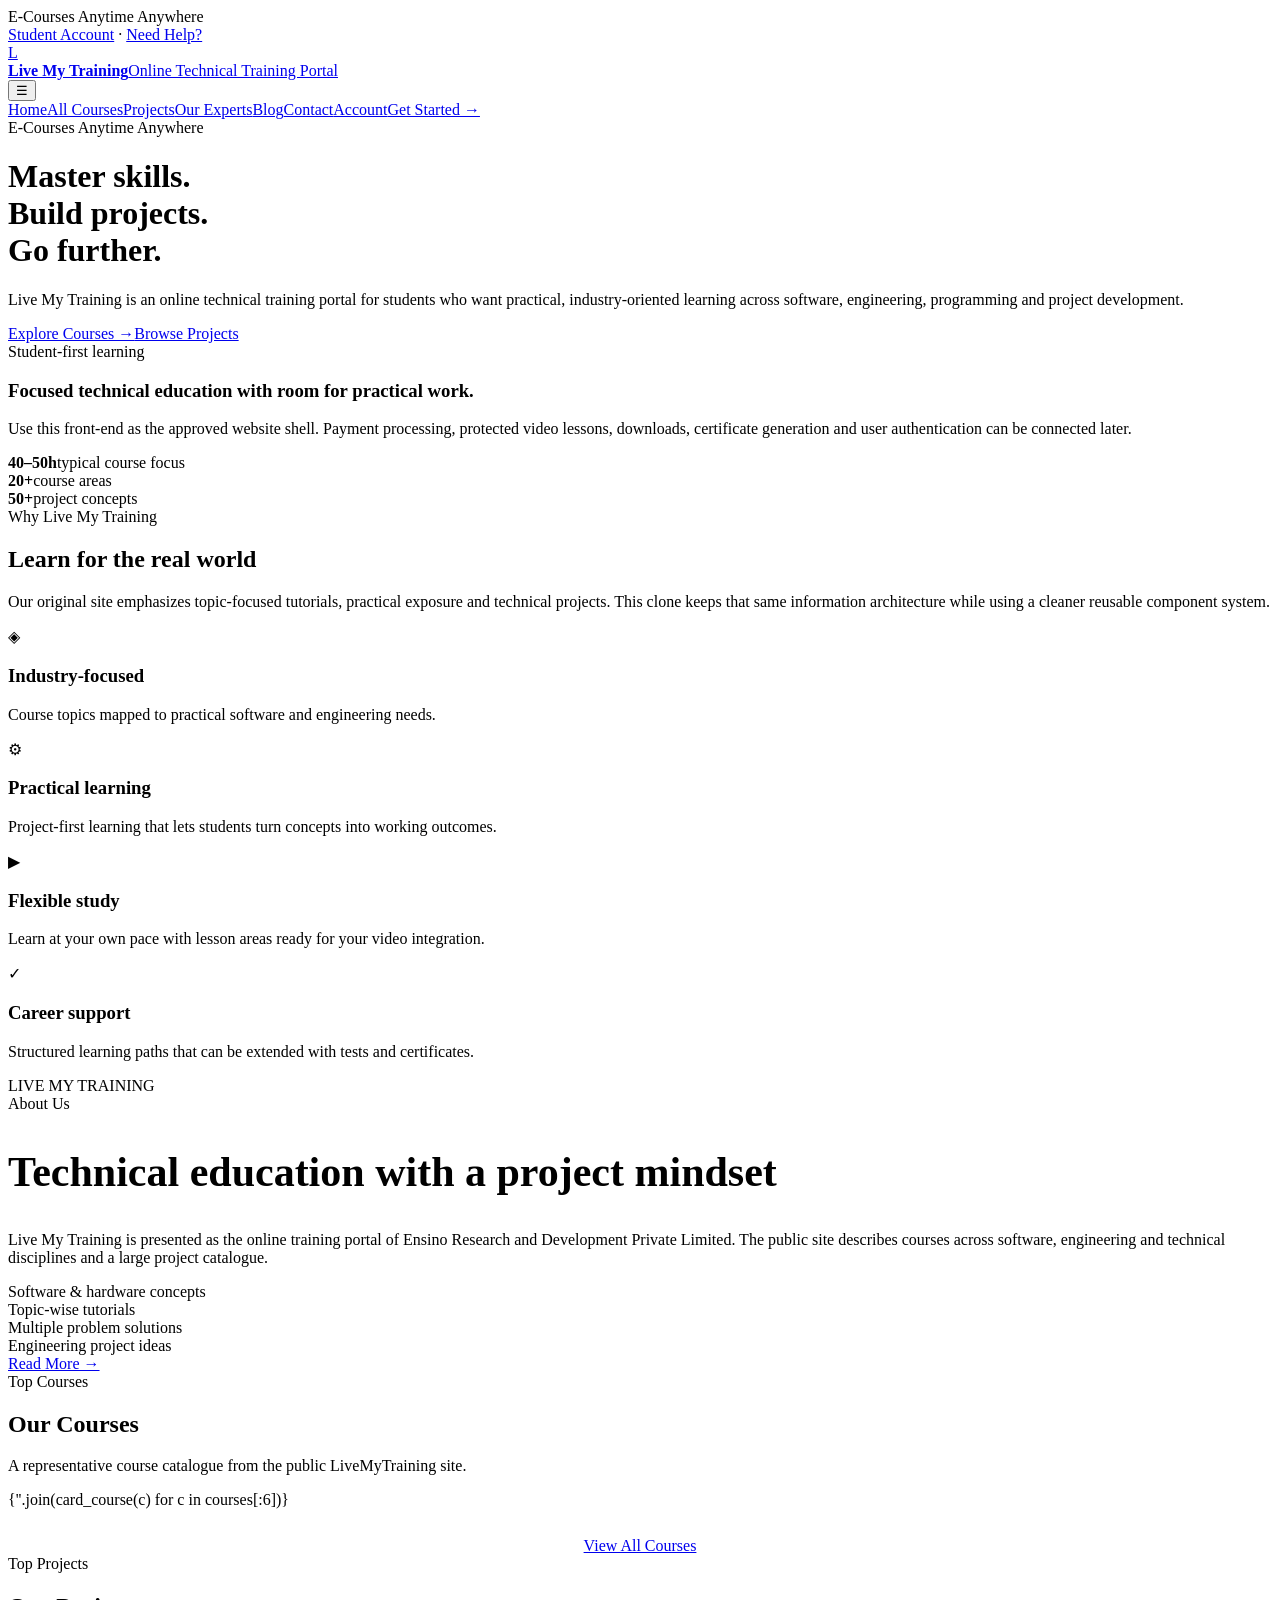
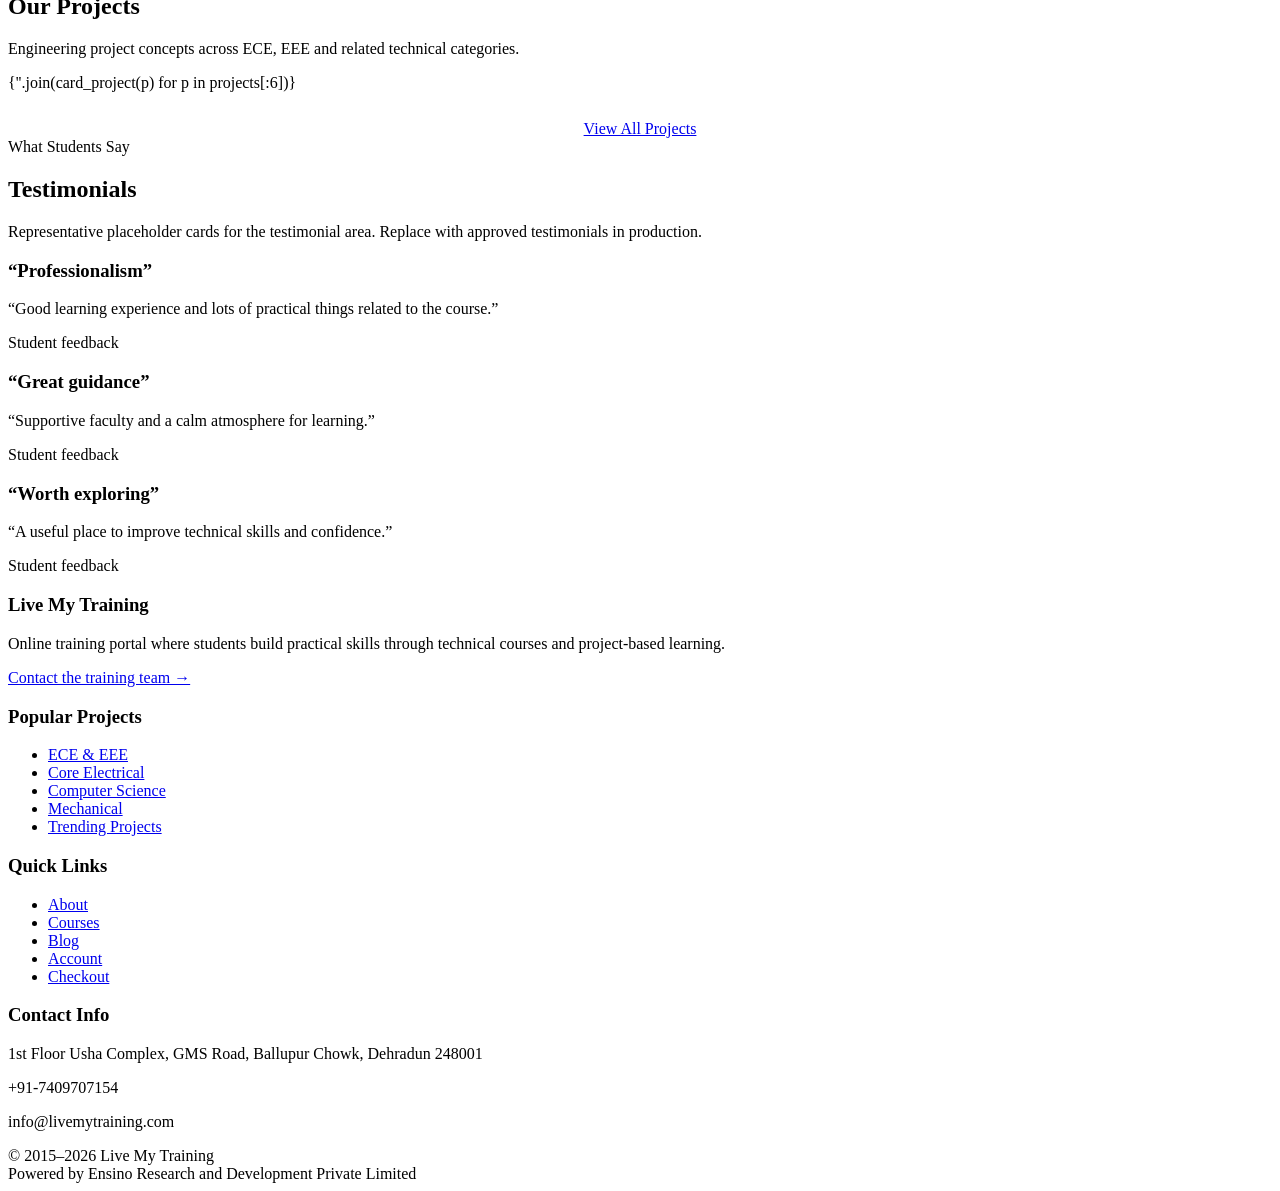
==== index.html @ 03349933 "HNN" ====
<!doctype html><html lang="en"><head><meta charset="utf-8"><meta name="viewport" content="width=device-width,initial-scale=1"><meta name="description" content="Live My Training — technical courses, engineering projects and online training."><title>Home · Live My Training</title><link rel="stylesheet" href="assets/style.css"></head><body><div class="topbar"><div class="container inner"><div>E-Courses Anytime Anywhere</div><div><a href="account.html">Student Account</a> · <a href="contact.html">Need Help?</a></div></div></div><nav class="navbar"><div class="container nav-inner"><a class="brand" href="index.html"><div class="brand-mark">L</div><div><strong>Live My Training</strong><span>Online Technical Training Portal</span></div></a><button class="menu" aria-label="Open navigation">☰</button><div class="nav-links"><a href="index.html">Home</a><a href="courses.html">All Courses</a><a href="projects.html">Projects</a><a href="experts.html">Our Experts</a><a href="blog.html">Blog</a><a href="contact.html">Contact</a><a href="account.html">Account</a><a class="nav-cta" href="courses.html">Get Started →</a></div></div></nav><header class="hero"><div class="container hero-grid"><div><div class="eyebrow">E-Courses Anytime Anywhere</div><h1>Master skills.<br>Build projects.<br>Go further.</h1><p>Live My Training is an online technical training portal for students who want practical, industry-oriented learning across software, engineering, programming and project development.</p><div class="hero-actions"><a class="btn btn-primary" href="courses.html">Explore Courses →</a><a class="btn btn-light" href="projects.html">Browse Projects</a></div></div><div class="hero-card"><div class="eyebrow">Student-first learning</div><h3>Focused technical education with room for practical work.</h3><p>Use this front-end as the approved website shell. Payment processing, protected video lessons, downloads, certificate generation and user authentication can be connected later.</p><div class="stats"><div class="stat"><strong>40–50h</strong><span>typical course focus</span></div><div class="stat"><strong>20+</strong><span>course areas</span></div><div class="stat"><strong>50+</strong><span>project concepts</span></div></div></div></div></header>
<section class="section"><div class="container"><div class="section-head"><div class="section-kicker">Why Live My Training</div><h2>Learn for the real world</h2><p>Our original site emphasizes topic-focused tutorials, practical exposure and technical projects. This clone keeps that same information architecture while using a cleaner reusable component system.</p></div><div class="icon-grid"><div class="icon-card"><div class="icon">◈</div><h3>Industry-focused</h3><p>Course topics mapped to practical software and engineering needs.</p></div><div class="icon-card"><div class="icon">⚙</div><h3>Practical learning</h3><p>Project-first learning that lets students turn concepts into working outcomes.</p></div><div class="icon-card"><div class="icon">▶</div><h3>Flexible study</h3><p>Learn at your own pace with lesson areas ready for your video integration.</p></div><div class="icon-card"><div class="icon">✓</div><h3>Career support</h3><p>Structured learning paths that can be extended with tests and certificates.</p></div></div></div></section>
<section class="section soft"><div class="container split"><div class="image-box"><div class="center">LIVE MY TRAINING</div></div><div><div class="section-kicker">About Us</div><h2 style="font:800 42px Nunito;color:var(--ink)">Technical education with a project mindset</h2><p>Live My Training is presented as the online training portal of Ensino Research and Development Private Limited. The public site describes courses across software, engineering and technical disciplines and a large project catalogue.</p><div class="checklist"><div class="check">Software & hardware concepts</div><div class="check">Topic-wise tutorials</div><div class="check">Multiple problem solutions</div><div class="check">Engineering project ideas</div></div><a class="btn btn-primary" href="about.html">Read More →</a></div></div></section>
<section class="section"><div class="container"><div class="section-head"><div class="section-kicker">Top Courses</div><h2>Our Courses</h2><p>A representative course catalogue from the public LiveMyTraining site.</p></div><div class="cards">{''.join(card_course(c) for c in courses[:6])}</div><div style="text-align:center;margin-top:28px"><a class="btn btn-outline" href="courses.html">View All Courses</a></div></div></section>
<section class="section soft"><div class="container"><div class="section-head"><div class="section-kicker">Top Projects</div><h2>Our Projects</h2><p>Engineering project concepts across ECE, EEE and related technical categories.</p></div><div class="cards">{''.join(card_project(p) for p in projects[:6])}</div><div style="text-align:center;margin-top:28px"><a class="btn btn-outline" href="projects.html">View All Projects</a></div></div></section>
<section class="section"><div class="container"><div class="section-head"><div class="section-kicker">What Students Say</div><h2>Testimonials</h2><p>Representative placeholder cards for the testimonial area. Replace with approved testimonials in production.</p></div><div class="cards"><div class="card"><div class="card-body"><h3>“Professionalism”</h3><p>“Good learning experience and lots of practical things related to the course.”</p><span class="pill">Student feedback</span></div></div><div class="card"><div class="card-body"><h3>“Great guidance”</h3><p>“Supportive faculty and a calm atmosphere for learning.”</p><span class="pill">Student feedback</span></div></div><div class="card"><div class="card-body"><h3>“Worth exploring”</h3><p>“A useful place to improve technical skills and confidence.”</p><span class="pill">Student feedback</span></div></div></div></div></section><footer class="footer"><div class="container footer-grid"><div><h3>Live My Training</h3><p>Online training portal where students build practical skills through technical courses and project-based learning.</p><p><a href="contact.html">Contact the training team →</a></p></div><div><h3>Popular Projects</h3><ul><li><a href="projects.html?cat=ECE%20%26%20EEE">ECE & EEE</a></li><li><a href="projects.html?cat=Core%20Electrical">Core Electrical</a></li><li><a href="projects.html?cat=Computer%20Science">Computer Science</a></li><li><a href="projects.html?cat=Mechanical">Mechanical</a></li><li><a href="projects.html?cat=Trending%20Projects">Trending Projects</a></li></ul></div><div><h3>Quick Links</h3><ul><li><a href="about.html">About</a></li><li><a href="courses.html">Courses</a></li><li><a href="blog.html">Blog</a></li><li><a href="account.html">Account</a></li><li><a href="checkout.html">Checkout</a></li></ul></div><div><h3>Contact Info</h3><p>1st Floor Usha Complex, GMS Road, Ballupur Chowk, Dehradun 248001</p><p>+91-7409707154</p><p>info@livemytraining.com</p></div></div><div class="container footer-bottom"><div>© 2015–2026 Live My Training</div><div>Powered by Ensino Research and Development Private Limited</div></div></footer><script src="assets/app.js"></script></body></html>
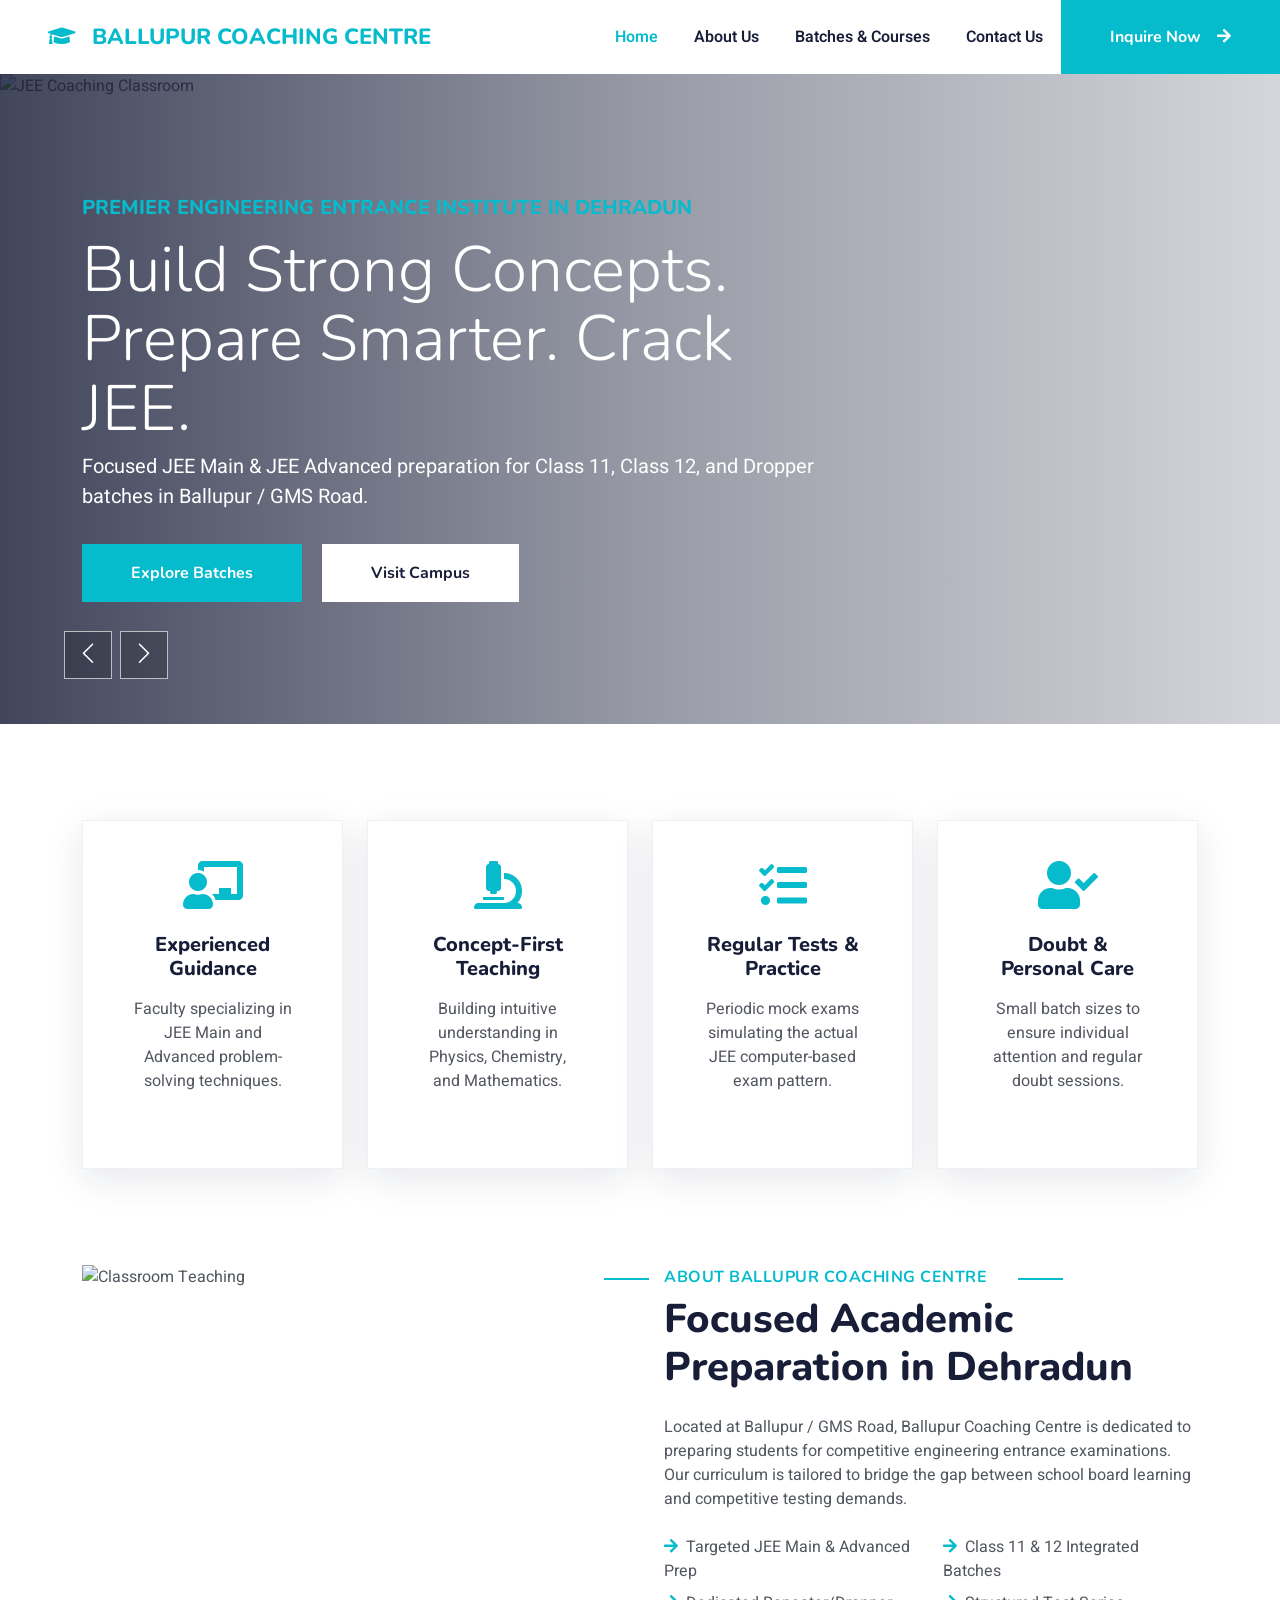
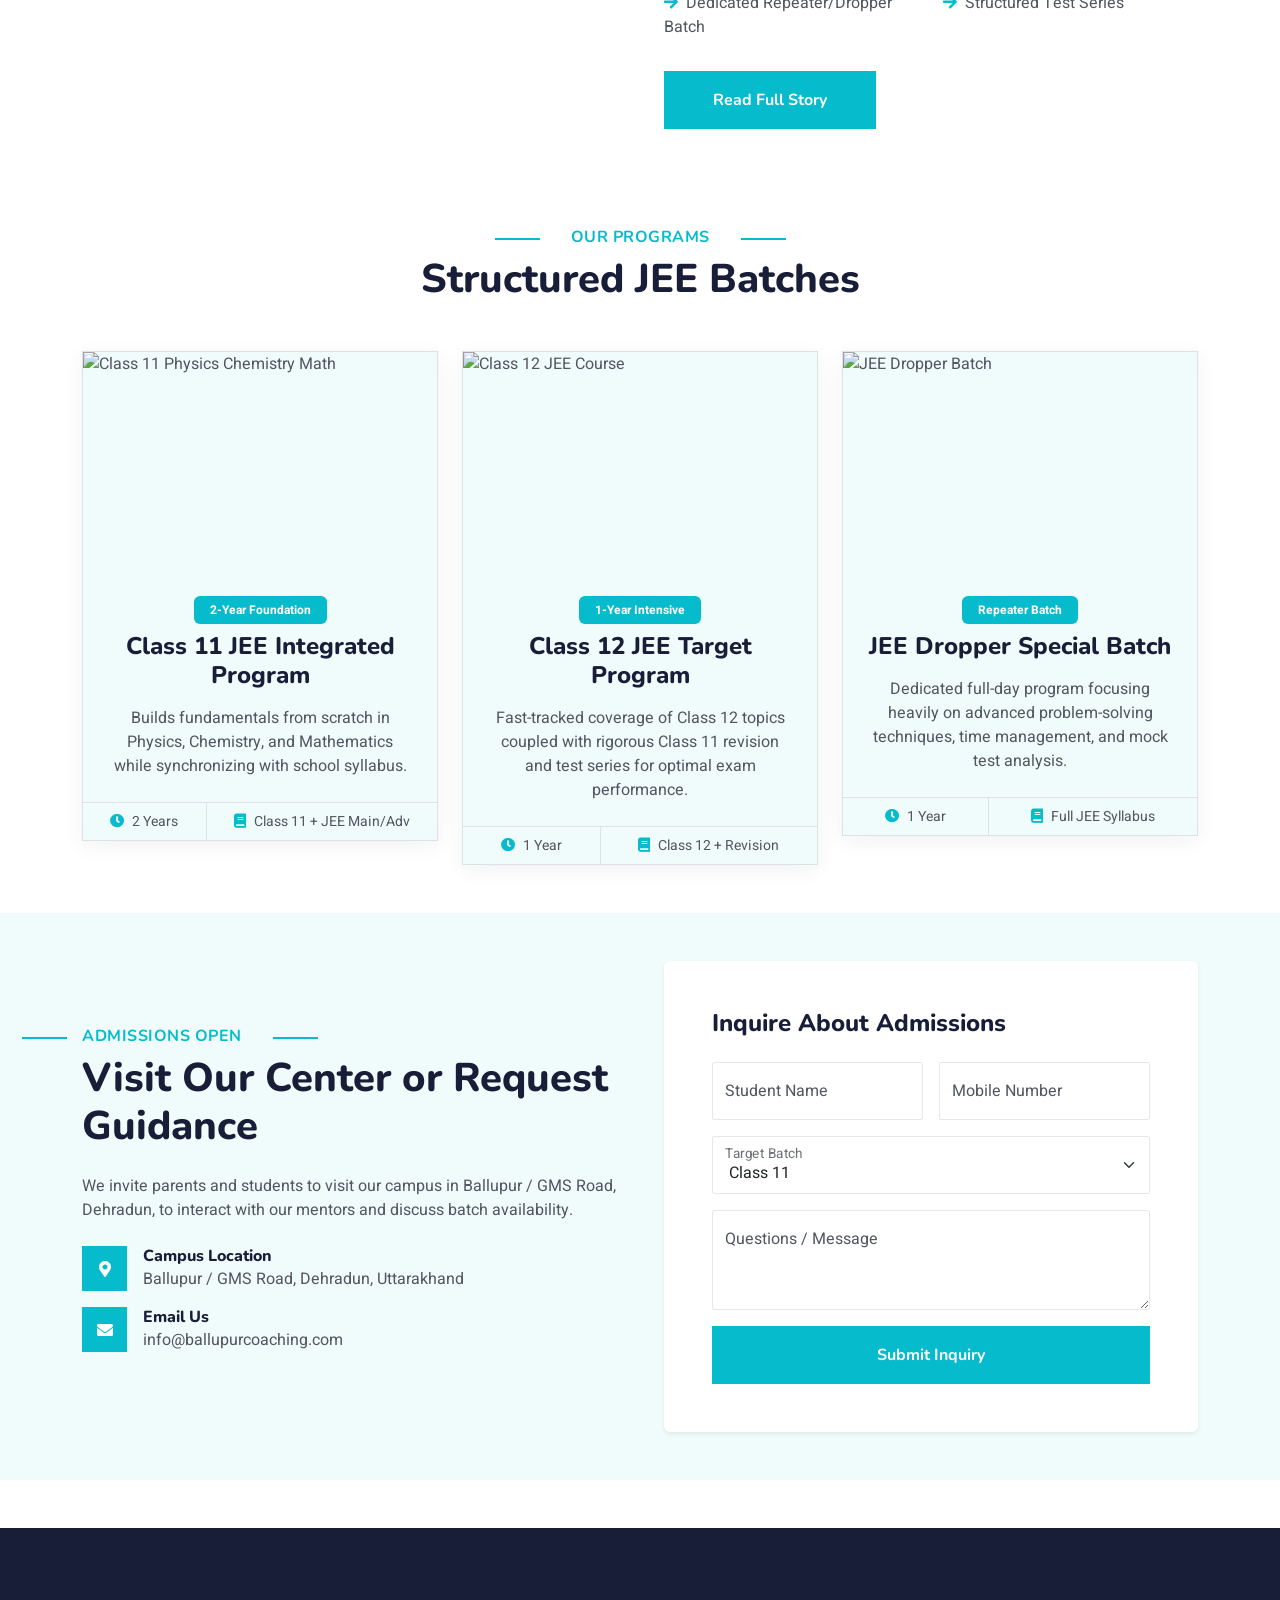
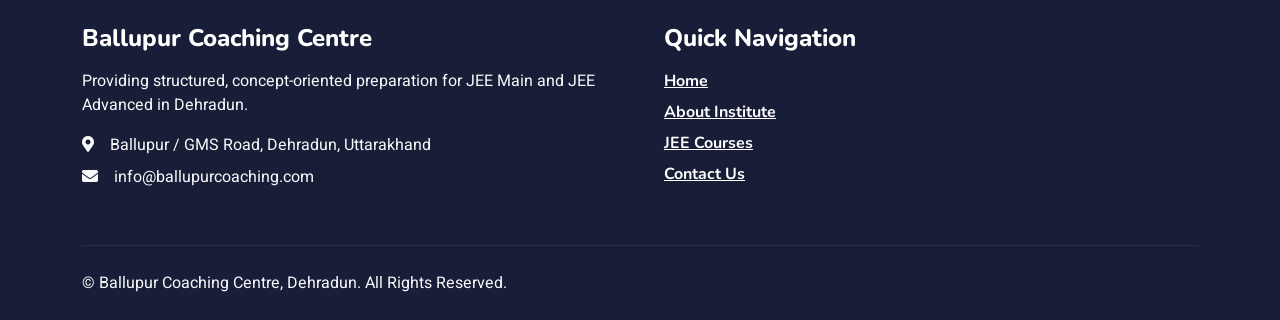
==== commit 6712a81c: "HLL" ====
--- a/index.html
+++ b/index.html
@@ -1,6 +1,361 @@
-<!doctype html><html lang="en"><head><meta charset="utf-8"><meta name="viewport" content="width=device-width,initial-scale=1"><meta name="description" content="Live My Training — technical courses, engineering projects and online training."><title>Home · Live My Training</title><link rel="stylesheet" href="assets/style.css"></head><body><div class="topbar"><div class="container inner"><div>E-Courses Anytime Anywhere</div><div><a href="account.html">Student Account</a> · <a href="contact.html">Need Help?</a></div></div></div><nav class="navbar"><div class="container nav-inner"><a class="brand" href="index.html"><div class="brand-mark">L</div><div><strong>Live My Training</strong><span>Online Technical Training Portal</span></div></a><button class="menu" aria-label="Open navigation">☰</button><div class="nav-links"><a href="index.html">Home</a><a href="courses.html">All Courses</a><a href="projects.html">Projects</a><a href="experts.html">Our Experts</a><a href="blog.html">Blog</a><a href="contact.html">Contact</a><a href="account.html">Account</a><a class="nav-cta" href="courses.html">Get Started →</a></div></div></nav><header class="hero"><div class="container hero-grid"><div><div class="eyebrow">E-Courses Anytime Anywhere</div><h1>Master skills.<br>Build projects.<br>Go further.</h1><p>Live My Training is an online technical training portal for students who want practical, industry-oriented learning across software, engineering, programming and project development.</p><div class="hero-actions"><a class="btn btn-primary" href="courses.html">Explore Courses →</a><a class="btn btn-light" href="projects.html">Browse Projects</a></div></div><div class="hero-card"><div class="eyebrow">Student-first learning</div><h3>Focused technical education with room for practical work.</h3><p>Use this front-end as the approved website shell. Payment processing, protected video lessons, downloads, certificate generation and user authentication can be connected later.</p><div class="stats"><div class="stat"><strong>40–50h</strong><span>typical course focus</span></div><div class="stat"><strong>20+</strong><span>course areas</span></div><div class="stat"><strong>50+</strong><span>project concepts</span></div></div></div></div></header>
-<section class="section"><div class="container"><div class="section-head"><div class="section-kicker">Why Live My Training</div><h2>Learn for the real world</h2><p>Our original site emphasizes topic-focused tutorials, practical exposure and technical projects. This clone keeps that same information architecture while using a cleaner reusable component system.</p></div><div class="icon-grid"><div class="icon-card"><div class="icon">◈</div><h3>Industry-focused</h3><p>Course topics mapped to practical software and engineering needs.</p></div><div class="icon-card"><div class="icon">⚙</div><h3>Practical learning</h3><p>Project-first learning that lets students turn concepts into working outcomes.</p></div><div class="icon-card"><div class="icon">▶</div><h3>Flexible study</h3><p>Learn at your own pace with lesson areas ready for your video integration.</p></div><div class="icon-card"><div class="icon">✓</div><h3>Career support</h3><p>Structured learning paths that can be extended with tests and certificates.</p></div></div></div></section>
-<section class="section soft"><div class="container split"><div class="image-box"><div class="center">LIVE MY TRAINING</div></div><div><div class="section-kicker">About Us</div><h2 style="font:800 42px Nunito;color:var(--ink)">Technical education with a project mindset</h2><p>Live My Training is presented as the online training portal of Ensino Research and Development Private Limited. The public site describes courses across software, engineering and technical disciplines and a large project catalogue.</p><div class="checklist"><div class="check">Software & hardware concepts</div><div class="check">Topic-wise tutorials</div><div class="check">Multiple problem solutions</div><div class="check">Engineering project ideas</div></div><a class="btn btn-primary" href="about.html">Read More →</a></div></div></section>
-<section class="section"><div class="container"><div class="section-head"><div class="section-kicker">Top Courses</div><h2>Our Courses</h2><p>A representative course catalogue from the public LiveMyTraining site.</p></div><div class="cards">{''.join(card_course(c) for c in courses[:6])}</div><div style="text-align:center;margin-top:28px"><a class="btn btn-outline" href="courses.html">View All Courses</a></div></div></section>
-<section class="section soft"><div class="container"><div class="section-head"><div class="section-kicker">Top Projects</div><h2>Our Projects</h2><p>Engineering project concepts across ECE, EEE and related technical categories.</p></div><div class="cards">{''.join(card_project(p) for p in projects[:6])}</div><div style="text-align:center;margin-top:28px"><a class="btn btn-outline" href="projects.html">View All Projects</a></div></div></section>
-<section class="section"><div class="container"><div class="section-head"><div class="section-kicker">What Students Say</div><h2>Testimonials</h2><p>Representative placeholder cards for the testimonial area. Replace with approved testimonials in production.</p></div><div class="cards"><div class="card"><div class="card-body"><h3>“Professionalism”</h3><p>“Good learning experience and lots of practical things related to the course.”</p><span class="pill">Student feedback</span></div></div><div class="card"><div class="card-body"><h3>“Great guidance”</h3><p>“Supportive faculty and a calm atmosphere for learning.”</p><span class="pill">Student feedback</span></div></div><div class="card"><div class="card-body"><h3>“Worth exploring”</h3><p>“A useful place to improve technical skills and confidence.”</p><span class="pill">Student feedback</span></div></div></div></div></section><footer class="footer"><div class="container footer-grid"><div><h3>Live My Training</h3><p>Online training portal where students build practical skills through technical courses and project-based learning.</p><p><a href="contact.html">Contact the training team →</a></p></div><div><h3>Popular Projects</h3><ul><li><a href="projects.html?cat=ECE%20%26%20EEE">ECE & EEE</a></li><li><a href="projects.html?cat=Core%20Electrical">Core Electrical</a></li><li><a href="projects.html?cat=Computer%20Science">Computer Science</a></li><li><a href="projects.html?cat=Mechanical">Mechanical</a></li><li><a href="projects.html?cat=Trending%20Projects">Trending Projects</a></li></ul></div><div><h3>Quick Links</h3><ul><li><a href="about.html">About</a></li><li><a href="courses.html">Courses</a></li><li><a href="blog.html">Blog</a></li><li><a href="account.html">Account</a></li><li><a href="checkout.html">Checkout</a></li></ul></div><div><h3>Contact Info</h3><p>1st Floor Usha Complex, GMS Road, Ballupur Chowk, Dehradun 248001</p><p>+91-7409707154</p><p>info@livemytraining.com</p></div></div><div class="container footer-bottom"><div>© 2015–2026 Live My Training</div><div>Powered by Ensino Research and Development Private Limited</div></div></footer><script src="assets/app.js"></script></body></html>+<!DOCTYPE html>
+<html lang="en">
+
+<head>
+    <meta charset="utf-8">
+    <title>Ballupur Coaching Centre - Premium JEE Coaching in Dehradun</title>
+    <meta content="width=device-width, initial-scale=1.0" name="viewport">
+    <meta content="JEE Coaching Dehradun, Ballupur Coaching, JEE Main, JEE Advanced, Physics Chemistry Maths Coaching" name="keywords">
+    <meta content="High-quality, structured JEE preparation with strong conceptual teaching, regular practice, doubt support, and test series in Ballupur / GMS Road, Dehradun." name="description">
+
+    <!-- Favicon -->
+    <link href="img/favicon.svg" rel="icon">
+
+    <!-- Google Web Fonts -->
+    <link rel="preconnect" href="https://fonts.googleapis.com">
+    <link rel="preconnect" href="https://fonts.gstatic.com" crossorigin>
+    <link href="https://fonts.googleapis.com/css2?family=Heebo:wght@400;500;600&family=Nunito:wght@600;700;800&display=swap" rel="stylesheet">
+
+    <!-- Icon Font Stylesheet -->
+    <link href="https://cdnjs.cloudflare.com/ajax/libs/font-awesome/5.10.0/css/all.min.css" rel="stylesheet">
+    <link href="https://cdn.jsdelivr.net/npm/bootstrap-icons@1.4.1/font/bootstrap-icons.css" rel="stylesheet">
+
+    <!-- Libraries Stylesheet -->
+    <link href="https://cdnjs.cloudflare.com/ajax/libs/animate.css/4.1.1/animate.min.css" rel="stylesheet">
+    <link href="https://cdnjs.cloudflare.com/ajax/libs/OwlCarousel2/2.3.4/assets/owl.carousel.min.css" rel="stylesheet">
+    <link href="https://cdnjs.cloudflare.com/ajax/libs/OwlCarousel2/2.3.4/assets/owl.theme.default.min.css" rel="stylesheet">
+
+    <!-- Customized Bootstrap Stylesheet -->
+    <link href="https://cdn.jsdelivr.net/npm/bootstrap@5.3.3/dist/css/bootstrap.min.css" rel="stylesheet">
+
+    <!-- Template Stylesheet -->
+    <link href="css/style.css" rel="stylesheet">
+</head>
+
+<body>
+    <!-- Spinner Start -->
+    <div id="spinner" class="show bg-white position-fixed translate-middle w-100 vh-100 top-50 start-50 d-flex align-items-center justify-content-center">
+        <div class="spinner-border text-primary" style="width: 3rem; height: 3rem;" role="status">
+            <span class="sr-only">Loading...</span>
+        </div>
+    </div>
+    <!-- Spinner End -->
+
+    <!-- Navbar Start -->
+    <nav class="navbar navbar-expand-lg bg-white navbar-light shadow sticky-top p-0">
+        <a href="index.html" class="navbar-brand d-flex align-items-center px-4 px-lg-5">
+            <h3 class="m-0 text-primary"><i class="fa fa-graduation-cap me-3"></i>BALLUPUR COACHING CENTRE</h3>
+        </a>
+        <button type="button" class="navbar-toggler me-4" data-bs-toggle="collapse" data-bs-target="#navbarCollapse">
+            <span class="navbar-toggler-icon"></span>
+        </button>
+        <div class="collapse navbar-collapse" id="navbarCollapse">
+            <div class="navbar-nav ms-auto p-4 p-lg-0">
+                <a href="index.html" class="nav-item nav-link active">Home</a>
+                <a href="about.html" class="nav-item nav-link">About Us</a>
+                <a href="#courses" class="nav-item nav-link">Batches & Courses</a>
+                <a href="#contact" class="nav-item nav-link">Contact Us</a>
+            </div>
+            <a href="#contact" class="btn btn-primary py-4 px-lg-5 d-none d-lg-block">Inquire Now<i class="fa fa-arrow-right ms-3"></i></a>
+        </div>
+    </nav>
+    <!-- Navbar End -->
+
+    <!-- Carousel / Hero Start -->
+    <div class="container-fluid p-0 mb-5">
+        <div class="owl-carousel header-carousel position-relative">
+            <div class="owl-carousel-item position-relative">
+                <img class="img-fluid" src="https://images.unsplash.com/photo-1523240795612-9a054b0db644?q=80&w=1600&auto=format&fit=crop" alt="JEE Coaching Classroom">
+                <div class="position-absolute top-0 start-0 w-100 h-100 d-flex align-items-center" style="background: rgba(24, 29, 56, .7);">
+                    <div class="container">
+                        <div class="row justify-content-start">
+                            <div class="col-sm-10 col-lg-8">
+<h5 class="text-primary text-uppercase mb-3 animated slideInDown">Premier Engineering Entrance Institute in Dehradun</h5>
+                                <h1 class="display-3 text-white animated slideInDown">Build Strong Concepts. Prepare Smarter. Crack JEE.</h1>
+                                <p class="fs-5 text-white mb-4 pb-2">Focused JEE Main & JEE Advanced preparation for Class 11, Class 12, and Dropper batches in Ballupur / GMS Road.</p>
+                                <a href="#courses" class="btn btn-primary py-md-3 px-md-5 me-3 animated slideInLeft">Explore Batches</a>
+                                <a href="#contact" class="btn btn-light py-md-3 px-md-5 animated slideInRight">Visit Campus</a>
+                            </div>
+                        </div>
+                    </div>
+                </div>
+            </div>
+            <div class="owl-carousel-item position-relative">
+                <img class="img-fluid" src="https://images.unsplash.com/photo-1434030216411-0b793f4b4173?q=80&w=1600&auto=format&fit=crop" alt="JEE Exam Practice">
+                <div class="position-absolute top-0 start-0 w-100 h-100 d-flex align-items-center" style="background: rgba(24, 29, 56, .7);">
+                    <div class="container">
+                        <div class="row justify-content-start">
+                            <div class="col-sm-10 col-lg-8">
+                                <h5 class="text-primary text-uppercase mb-3 animated slideInDown">Structured & disciplined Prep</h5>
+                                <h1 class="display-3 text-white animated slideInDown">Rigorous Practice & Personal Attention</h1>
+                                <p class="fs-5 text-white mb-4 pb-2">In-depth coverage of Physics, Chemistry, and Mathematics paired with dedicated daily doubt resolution.</p>
+                                <a href="#courses" class="btn btn-primary py-md-3 px-md-5 me-3 animated slideInLeft">View Courses</a>
+                                <a href="#contact" class="btn btn-light py-md-3 px-md-5 animated slideInRight">Book Guidance Session</a>
+                            </div>
+                        </div>
+                    </div>
+                </div>
+            </div>
+        </div>
+    </div>
+    <!-- Carousel / Hero End -->
+
+    <!-- Features Start -->
+    <div class="container-xxl py-5">
+        <div class="container">
+            <div class="row g-4">
+                <div class="col-lg-3 col-sm-6 wow fadeInUp" data-wow-delay="0.1s">
+                    <div class="service-item text-center pt-3">
+                        <div class="p-4">
+                            <i class="fa fa-3x fa-chalkboard-teacher text-primary mb-4"></i>
+                            <h5 class="mb-3">Experienced Guidance</h5>
+                            <p>Faculty specializing in JEE Main and Advanced problem-solving techniques.</p>
+                        </div>
+                    </div>
+                </div>
+                <div class="col-lg-3 col-sm-6 wow fadeInUp" data-wow-delay="0.3s">
+                    <div class="service-item text-center pt-3">
+                        <div class="p-4">
+                            <i class="fa fa-3x fa-microscope text-primary mb-4"></i>
+                            <h5 class="mb-3">Concept-First Teaching</h5>
+                            <p>Building intuitive understanding in Physics, Chemistry, and Mathematics.</p>
+                        </div>
+                    </div>
+                </div>
+                <div class="col-lg-3 col-sm-6 wow fadeInUp" data-wow-delay="0.5s">
+                    <div class="service-item text-center pt-3">
+                        <div class="p-4">
+                            <i class="fa fa-3x fa-tasks text-primary mb-4"></i>
+<h5 class="mb-3">Regular Tests & Practice</h5>
+                            <p>Periodic mock exams simulating the actual JEE computer-based exam pattern.</p>
+                        </div>
+                    </div>
+                </div>
+                <div class="col-lg-3 col-sm-6 wow fadeInUp" data-wow-delay="0.7s">
+                    <div class="service-item text-center pt-3">
+                        <div class="p-4">
+                            <i class="fa fa-3x fa-user-check text-primary mb-4"></i>
+                            <h5 class="mb-3">Doubt & Personal Care</h5>
+                            <p>Small batch sizes to ensure individual attention and regular doubt sessions.</p>
+                        </div>
+                    </div>
+                </div>
+            </div>
+        </div>
+    </div>
+    <!-- Features End -->
+
+    <!-- About Section Overview -->
+    <div class="container-xxl py-5">
+        <div class="container">
+            <div class="row g-5">
+                <div class="col-lg-6 wow fadeInUp" data-wow-delay="0.1s" style="min-height: 400px;">
+                    <div class="position-relative h-100">
+                        <img class="img-fluid position-absolute w-100 h-100" src="https://images.unsplash.com/photo-1509062522246-3755977927d7?q=80&w=800&auto=format&fit=crop" alt="Classroom Teaching" style="object-fit: cover;">
+                    </div>
+                </div>
+                <div class="col-lg-6 wow fadeInUp" data-wow-delay="0.3s">
+                    <h6 class="section-title bg-white text-start text-primary pe-3">About Ballupur Coaching Centre</h6>
+                    <h1 class="mb-4">Focused Academic Preparation in Dehradun</h1>
+                    <p class="mb-4">Located at Ballupur / GMS Road, Ballupur Coaching Centre is dedicated to preparing students for competitive engineering entrance examinations. Our curriculum is tailored to bridge the gap between school board learning and competitive testing demands.</p>
+                    <div class="row gy-2 gx-4 mb-4">
+                        <div class="col-sm-6">
+                            <p class="mb-0"><i class="fa fa-arrow-right text-primary me-2"></i>Targeted JEE Main & Advanced Prep</p>
+                        </div>
+                        <div class="col-sm-6">
+                            <p class="mb-0"><i class="fa fa-arrow-right text-primary me-2"></i>Class 11 & 12 Integrated Batches</p>
+                        </div>
+                        <div class="col-sm-6">
+                            <p class="mb-0"><i class="fa fa-arrow-right text-primary me-2"></i>Dedicated Repeater/Dropper Batch</p>
+                        </div>
+                        <div class="col-sm-6">
+                            <p class="mb-0"><i class="fa fa-arrow-right text-primary me-2"></i>Structured Test Series</p>
+                        </div>
+                    </div>
+                    <a class="btn btn-primary py-3 px-5 mt-2" href="about.html">Read Full Story</a>
+                </div>
+            </div>
+        </div>
+    </div>
+    <!-- About Section End -->
+
+    <!-- Courses Start -->
+    <div id="courses" class="container-xxl py-5">
+        <div class="container">
+            <div class="text-center wow fadeInUp" data-wow-delay="0.1s">
+                <h6 class="section-title bg-white text-center text-primary px-3">Our Programs</h6>
+                <h1 class="mb-5">Structured JEE Batches</h1>
+            </div>
+            <div class="row g-4 justify-content-center">
+                <div class="col-lg-4 col-md-6 wow fadeInUp" data-wow-delay="0.1s">
+                    <div class="course-item bg-light border">
+                        <div class="position-relative overflow-hidden">
+                            <img class="img-fluid" src="https://images.unsplash.com/photo-1635070041078-e363dbe005cb?q=80&w=600&auto=format&fit=crop" alt="Class 11 Physics Chemistry Math">
+</div>
+                        <div class="text-center p-4 pb-0">
+                            <span class="badge bg-primary px-3 py-2 text-white mb-2">2-Year Foundation</span>
+                            <h4 class="mb-3">Class 11 JEE Integrated Program</h4>
+                            <p>Builds fundamentals from scratch in Physics, Chemistry, and Mathematics while synchronizing with school syllabus.</p>
+                        </div>
+                        <div class="d-flex border-top mt-4">
+                            <small class="flex-fill text-center border-end py-2"><i class="fa fa-clock text-primary me-2"></i>2 Years</small>
+                            <small class="flex-fill text-center py-2"><i class="fa fa-book text-primary me-2"></i>Class 11 + JEE Main/Adv</small>
+                        </div>
+                    </div>
+                </div>
+                <div class="col-lg-4 col-md-6 wow fadeInUp" data-wow-delay="0.3s">
+                    <div class="course-item bg-light border">
+                        <div class="position-relative overflow-hidden">
+                            <img class="img-fluid" src="https://images.unsplash.com/photo-1532094349884-543bc11b234d?q=80&w=600&auto=format&fit=crop" alt="Class 12 JEE Course">
+                        </div>
+                        <div class="text-center p-4 pb-0">
+                            <span class="badge bg-primary px-3 py-2 text-white mb-2">1-Year Intensive</span>
+                            <h4 class="mb-3">Class 12 JEE Target Program</h4>
+                            <p>Fast-tracked coverage of Class 12 topics coupled with rigorous Class 11 revision and test series for optimal exam performance.</p>
+                        </div>
+                        <div class="d-flex border-top mt-4">
+                            <small class="flex-fill text-center border-end py-2"><i class="fa fa-clock text-primary me-2"></i>1 Year</small>
+                            <small class="flex-fill text-center py-2"><i class="fa fa-book text-primary me-2"></i>Class 12 + Revision</small>
+                        </div>
+                    </div>
+                </div>
+                <div class="col-lg-4 col-md-6 wow fadeInUp" data-wow-delay="0.5s">
+                    <div class="course-item bg-light border">
+                        <div class="position-relative overflow-hidden">
+                            <img class="img-fluid" src="https://images.unsplash.com/photo-1456513080510-7bf3a84b82f8?q=80&w=600&auto=format&fit=crop" alt="JEE Dropper Batch">
+                        </div>
+                        <div class="text-center p-4 pb-0">
+                            <span class="badge bg-primary px-3 py-2 text-white mb-2">Repeater Batch</span>
+                            <h4 class="mb-3">JEE Dropper Special Batch</h4>
+                            <p>Dedicated full-day program focusing heavily on advanced problem-solving techniques, time management, and mock test analysis.</p>
+                        </div>
+                        <div class="d-flex border-top mt-4">
+                            <small class="flex-fill text-center border-end py-2"><i class="fa fa-clock text-primary me-2"></i>1 Year</small>
+                            <small class="flex-fill text-center py-2"><i class="fa fa-book text-primary me-2"></i>Full JEE Syllabus</small>
+                        </div>
+                    </div>
+                </div>
+            </div>
+        </div>
+    </div>
+    <!-- Courses End -->
+
+    <!-- Contact CTA / Inquiry Section Start -->
+    <div id="contact" class="container-xxl py-5 bg-light">
+        <div class="container">
+            <div class="row g-5 align-items-center">
+                <div class="col-lg-6 wow fadeInUp" data-wow-delay="0.1s">
+<h6 class="section-title bg-light text-start text-primary pe-3">Admissions Open</h6>
+                    <h1 class="mb-4">Visit Our Center or Request Guidance</h1>
+                    <p class="mb-4">We invite parents and students to visit our campus in Ballupur / GMS Road, Dehradun, to interact with our mentors and discuss batch availability.</p>
+                    <div class="d-flex align-items-center mb-3">
+                        <div class="d-flex align-items-center justify-content-center flex-shrink-0 bg-primary text-white me-3" style="width: 45px; height: 45px;">
+                            <i class="fa fa-map-marker-alt"></i>
+                        </div>
+                        <div>
+                            <h6 class="mb-0">Campus Location</h6>
+                            <span>Ballupur / GMS Road, Dehradun, Uttarakhand</span>
+                        </div>
+                    </div>
+                    <div class="d-flex align-items-center mb-3">
+                        <div class="d-flex align-items-center justify-content-center flex-shrink-0 bg-primary text-white me-3" style="width: 45px; height: 45px;">
+                            <i class="fa fa-envelope"></i>
+                        </div>
+                        <div>
+                            <h6 class="mb-0">Email Us</h6>
+                            <span>info@ballupurcoaching.com</span>
+                        </div>
+                    </div>
+                </div>
+                <div class="col-lg-6 wow fadeInUp" data-wow-delay="0.3s">
+                    <div class="bg-white p-4 p-md-5 rounded shadow-sm">
+                        <h4 class="mb-4">Inquire About Admissions</h4>
+                        <form action="#">
+                            <div class="row g-3">
+                                <div class="col-md-6">
+                                    <div class="form-floating">
+                                        <input type="text" class="form-control" id="studentName" placeholder="Student Name" required>
+                                        <label for="studentName">Student Name</label>
+                                    </div>
+                                </div>
+                                <div class="col-md-6">
+                                    <div class="form-floating">
+                                        <input type="tel" class="form-control" id="contactPhone" placeholder="Mobile Number" required>
+                                        <label for="contactPhone">Mobile Number</label>
+                                    </div>
+                                </div>
+                                <div class="col-12">
+                                    <div class="form-floating">
+                                        <select class="form-select" id="targetClass">
+                                            <option value="11">Class 11</option>
+                                            <option value="12">Class 12</option>
+                                            <option value="dropper">JEE Dropper Batch</option>
+                                        </select>
+                                        <label for="targetClass">Target Batch</label>
+                                    </div>
+                                </div>
+                                <div class="col-12">
+                                    <div class="form-floating">
+                                        <textarea class="form-control" placeholder="Any specific questions?" id="inquiryMsg" style="height: 100px"></textarea>
+                                        <label for="inquiryMsg">Questions / Message</label>
+                                    </div>
+                                </div>
+                                <div class="col-12">
+<button class="btn btn-primary w-100 py-3" type="submit">Submit Inquiry</button>
+                                </div>
+                            </div>
+                        </form>
+                    </div>
+                </div>
+            </div>
+        </div>
+    </div>
+    <!-- Contact CTA End -->
+
+    <!-- Footer Start -->
+    <div class="container-fluid bg-dark text-light footer pt-5 mt-5 wow fadeIn" data-wow-delay="0.1s">
+        <div class="container py-5">
+            <div class="row g-5">
+                <div class="col-lg-6 col-md-6">
+                    <h4 class="text-white mb-3">Ballupur Coaching Centre</h4>
+                    <p>Providing structured, concept-oriented preparation for JEE Main and JEE Advanced in Dehradun.</p>
+                    <p class="mb-2"><i class="fa fa-map-marker-alt me-3"></i>Ballupur / GMS Road, Dehradun, Uttarakhand</p>
+                    <p class="mb-2"><i class="fa fa-envelope me-3"></i>info@ballupurcoaching.com</p>
+                </div>
+                <div class="col-lg-6 col-md-6">
+                    <h4 class="text-white mb-3">Quick Navigation</h4>
+                    <a class="btn btn-link" href="index.html">Home</a>
+                    <a class="btn btn-link" href="about.html">About Institute</a>
+                    <a class="btn btn-link" href="#courses">JEE Courses</a>
+                    <a class="btn btn-link" href="#contact">Contact Us</a>
+                </div>
+            </div>
+        </div>
+        <div class="container">
+            <div class="copyright">
+                <div class="row">
+                    <div class="col-md-6 text-center text-md-start mb-3 mb-md-0">
+                        &copy; Ballupur Coaching Centre, Dehradun. All Rights Reserved.
+                    </div>
+                </div>
+            </div>
+        </div>
+    </div>
+    <!-- Footer End -->
+
+    <!-- Back to Top -->
+    <a href="#" class="btn btn-lg btn-primary btn-lg-square back-to-top"><i class="bi bi-arrow-up"></i></a>
+
+    <!-- JavaScript Libraries -->
+    <script src="https://code.jquery.com/jquery-3.4.1.min.js"></script>
+    <script src="https://cdn.jsdelivr.net/npm/bootstrap@5.0.0/dist/js/bootstrap.bundle.min.js"></script>
+    
+    
+    
+    <script src="https://cdnjs.cloudflare.com/ajax/libs/OwlCarousel2/2.3.4/owl.carousel.min.js"></script>
+
+    <!-- Template Javascript -->
+    <script src="js/main.js?v=2"></script>
+</body>
+
+</html>
--- a/css/style.css
+++ b/css/style.css
@@ -0,0 +1,17 @@
+/* Live My Training / Ballupur Coaching - restored stylesheet */
+:root{--primary:#06BBCC;--secondary:#181d38;--light:#F0FBFC;--dark:#181d38;--text:#52565f;--white:#fff;--shadow:0 10px 35px rgba(24,29,56,.10)}
+*{box-sizing:border-box}html{scroll-behavior:smooth}body{margin:0;font-family:"Heebo",sans-serif;color:var(--text);background:#fff;overflow-x:hidden}h1,h2,h3,h4,h5,h6{font-family:"Nunito",sans-serif;color:var(--dark);font-weight:800}a{text-decoration:none}img{max-width:100%;display:block}.text-primary{color:var(--primary)!important}.bg-primary{background-color:var(--primary)!important}.bg-light{background-color:var(--light)!important}.bg-dark{background-color:var(--dark)!important}.text-white{color:#fff!important}
+.navbar{transition:.35s ease;z-index:1030}.navbar-brand h2,.navbar-brand h3{font-size:22px}.navbar .nav-link{font-weight:600;color:#181d38;padding:25px 18px!important;transition:.25s}.navbar .nav-link:hover,.navbar .nav-link.active{color:var(--primary)}.navbar-toggler{border:0;padding:10px}.navbar-toggler:focus{box-shadow:none}.btn{font-family:"Nunito",sans-serif;font-weight:700;border-radius:0;transition:.25s}.btn-primary{background:var(--primary);border-color:var(--primary)}.btn-primary:hover{background:#05a8b8;border-color:#05a8b8;transform:translateY(-2px);box-shadow:0 8px 20px rgba(6,187,204,.25)}.btn-light{color:var(--dark);background:#fff;border-color:#fff}.btn-lg-square{width:48px;height:48px;display:flex;align-items:center;justify-content:center}.back-to-top{position:fixed;right:30px;bottom:30px;z-index:99;border-radius:4px;opacity:0;pointer-events:none;transform:translateY(15px);transition:.3s}.back-to-top.show{opacity:1;pointer-events:auto;transform:none}
+.container-xxl{max-width:1320px;margin:auto}.section-title{position:relative;display:inline-block;font-weight:700;text-transform:uppercase;letter-spacing:.5px}.section-title:before,.section-title:after{position:absolute;content:"";height:2px;background:var(--primary);top:50%;width:45px}.section-title:before{right:100%;margin-right:15px}.section-title:after{left:100%;margin-left:15px}.section-title.bg-light:before,.section-title.bg-white:before{background:var(--primary)}
+.header-carousel{position:relative}.header-carousel .owl-carousel-item{position:relative;min-height:650px}.header-carousel .owl-carousel-item img{width:100%;height:650px;object-fit:cover}.header-carousel .owl-carousel-item>div{background:linear-gradient(90deg,rgba(24,29,56,.82),rgba(24,29,56,.45),rgba(24,29,56,.18))!important}.header-carousel h1{font-size:clamp(2.5rem,5vw,4.5rem);line-height:1.08}.header-carousel p{max-width:760px}.header-carousel .owl-nav{position:absolute;left:5%;bottom:45px;display:flex;gap:8px}.header-carousel .owl-nav button{width:48px;height:48px;border:1px solid rgba(255,255,255,.65)!important;color:#fff!important;background:rgba(0,0,0,.2)!important;font-size:24px!important}.header-carousel .owl-dots{position:absolute;right:5%;bottom:55px}.header-carousel .owl-dot span{width:30px!important;height:4px!important;border-radius:0!important}.header-carousel .owl-dot.active span{background:var(--primary)!important}
+.page-header{background:linear-gradient(rgba(24,29,56,.8),rgba(24,29,56,.8)),url("https://images.unsplash.com/photo-1523240795612-9a054b0db644?q=80&w=1800&auto=format&fit=crop") center/cover no-repeat;padding:90px 0!important}.page-header h1{font-size:clamp(2.5rem,6vw,4.5rem)}.breadcrumb-item+.breadcrumb-item::before{color:rgba(255,255,255,.65)}
+.service-item,.course-item,.team-item,.testimonial-item{transition:.35s;background:#fff}.service-item{padding:35px 25px;border:1px solid #edf0f4;height:100%;box-shadow:var(--shadow)}.service-item:hover,.course-item:hover,.team-item:hover{transform:translateY(-8px);box-shadow:0 18px 40px rgba(24,29,56,.13)}.service-item .fa,.service-item .fas{transition:.3s}.service-item:hover .fa{transform:scale(1.12) rotate(-4deg)}
+.course-item{border:1px solid #e8eaee;box-shadow:0 5px 20px rgba(24,29,56,.06);overflow:hidden}.course-item img{width:100%;height:220px;object-fit:cover;transition:.5s}.course-item:hover img{transform:scale(1.05)}.course-item .text-primary{font-weight:800}.team-item{box-shadow:0 5px 20px rgba(24,29,56,.06);overflow:hidden}.team-item img{width:100%;height:270px;object-fit:cover;transition:.5s}.team-item:hover img{transform:scale(1.04)}
+.footer{position:relative}.footer a{color:#fff;transition:.2s}.footer a:hover{color:var(--primary)}.footer .btn-link{display:block;text-align:left;color:#fff;padding:0 0 7px;border:0}.footer .btn-social{display:inline-flex;width:38px;height:38px;align-items:center;justify-content:center;padding:0;border:1px solid rgba(255,255,255,.35);margin-right:6px}.copyright{padding:25px 0;border-top:1px solid rgba(255,255,255,.08)}
+.form-control,.form-select{border:1px solid #e4e8ed;border-radius:2px;padding:.8rem 1rem}.form-control:focus,.form-select:focus{border-color:var(--primary);box-shadow:0 0 0 .2rem rgba(6,187,204,.15)}.form-floating>.form-control,.form-floating>.form-select{height:58px}.form-floating>textarea.form-control{height:150px}.iframe,.map{border:0;width:100%;min-height:450px}
+.testimonial-carousel .testimonial-item{padding:15px}.testimonial-text{position:relative;border-radius:2px}.testimonial-text:before{content:"\201C";position:absolute;left:18px;top:-18px;font-size:50px;color:var(--primary);font-family:Georgia,serif}.testimonial-carousel .owl-nav{text-align:center;margin-top:20px}.testimonial-carousel .owl-nav button{width:42px;height:42px;background:var(--primary)!important;color:#fff!important;margin:0 4px;font-size:20px!important}.testimonial-carousel img{object-fit:cover}
+.animated{animation-duration:1s;animation-fill-mode:both}.slideInDown{animation-name:slideInDown}.slideInLeft{animation-name:slideInLeft}.slideInRight{animation-name:slideInRight}@keyframes slideInDown{from{opacity:0;transform:translate3d(0,-40px,0)}to{opacity:1;transform:none}}@keyframes slideInLeft{from{opacity:0;transform:translate3d(-40px,0,0)}to{opacity:1;transform:none}}@keyframes slideInRight{from{opacity:0;transform:translate3d(40px,0,0)}to{opacity:1;transform:none}}
+.wow{visibility:hidden}.wow.revealed{visibility:visible;animation:fadeUp .75s ease both}.fadeIn{animation-name:fadeUp}.fadeInUp{animation-name:fadeUp}@keyframes fadeUp{from{opacity:0;transform:translate3d(0,30px,0)}to{opacity:1;transform:none}}
+.spinner-border{animation:spinner-border .75s linear infinite;border:.25em solid currentColor;border-right-color:transparent;border-radius:50%}@keyframes spinner-border{to{transform:rotate(360deg)}}#spinner{transition:opacity .4s,visibility .4s;z-index:99999}.sr-only{position:absolute;width:1px;height:1px;padding:0;margin:-1px;overflow:hidden;clip:rect(0,0,0,0);white-space:nowrap;border:0}
+@media(max-width:991.98px){.navbar .nav-link{padding:10px 0!important}.navbar-brand h2,.navbar-brand h3{font-size:18px}.header-carousel .owl-carousel-item,.header-carousel .owl-carousel-item img{min-height:560px;height:560px}.header-carousel .owl-carousel-item>div{background:rgba(24,29,56,.72)!important}.header-carousel .owl-nav{left:20px;bottom:25px}.header-carousel .owl-dots{right:20px;bottom:30px}.page-header{padding:70px 0!important}}
+@media(max-width:575.98px){.navbar-brand{padding-left:15px!important;padding-right:10px!important}.navbar-brand h2,.navbar-brand h3{font-size:15px}.header-carousel .owl-carousel-item,.header-carousel .owl-carousel-item img{min-height:500px;height:500px}.header-carousel h1{font-size:2.35rem}.header-carousel p{font-size:1rem!important}.header-carousel .btn{padding:.75rem 1rem!important}.section-title{font-size:.8rem}.footer{margin-top:30px}.back-to-top{right:15px;bottom:15px}}
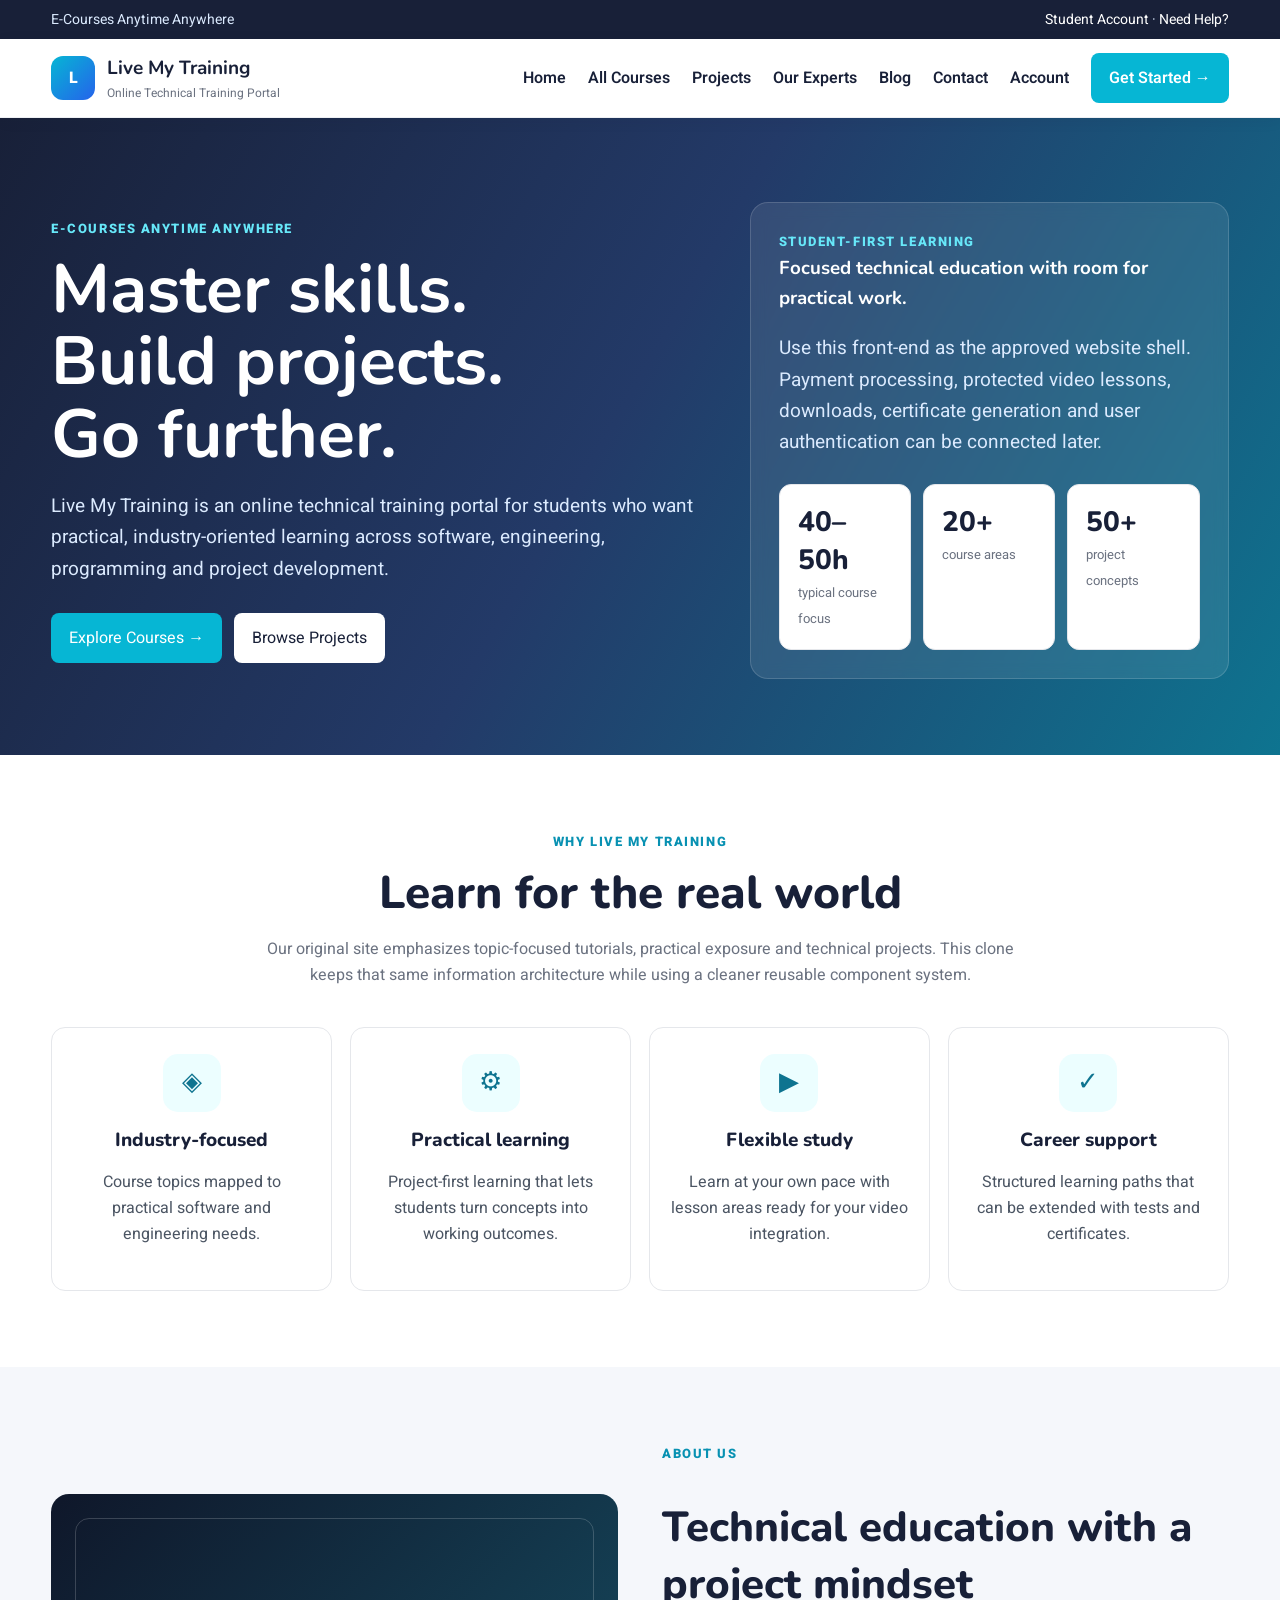
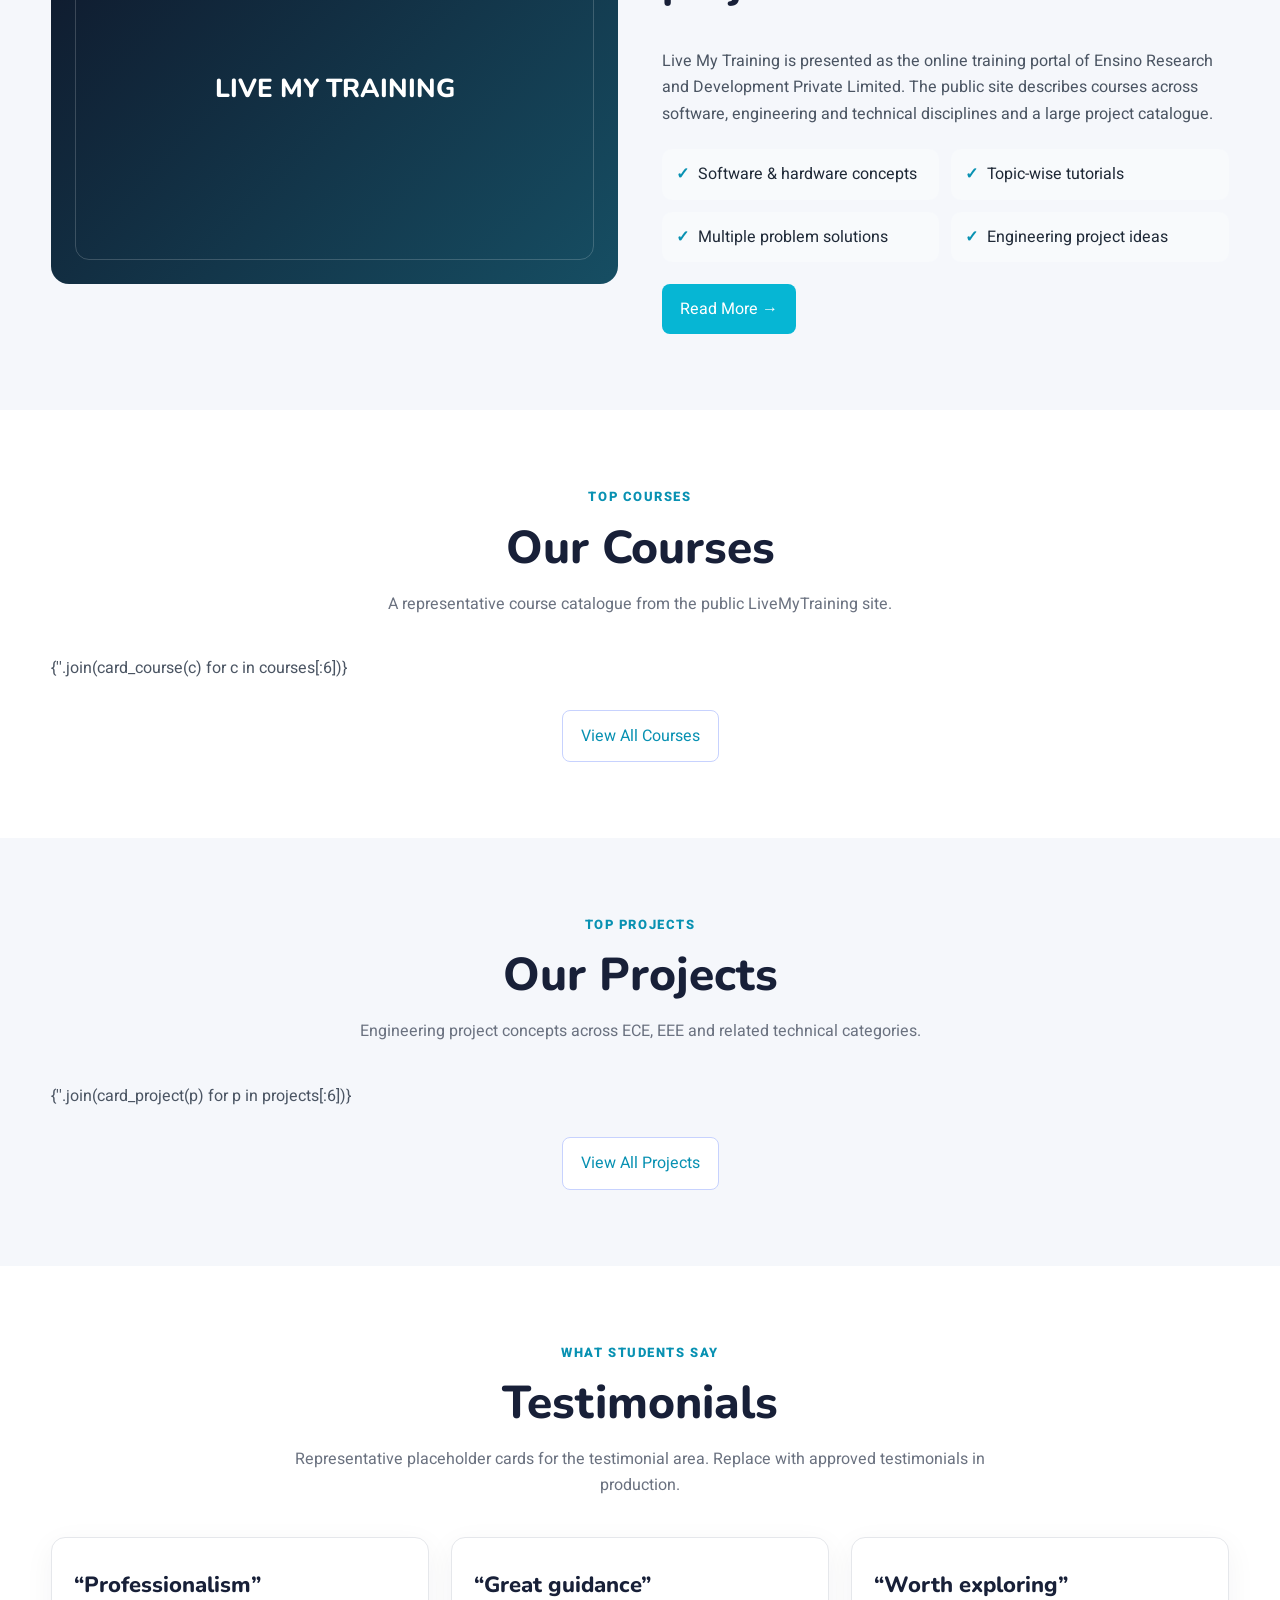
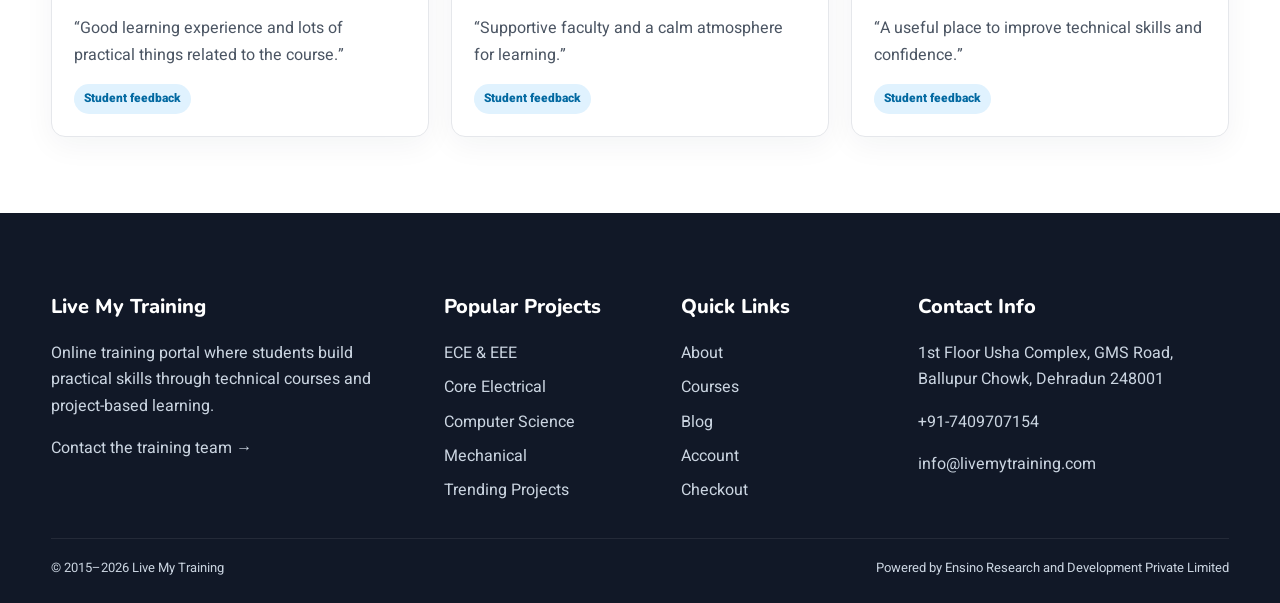
==== commit f7c0ac15: "HENN" ====
--- a/index.html
+++ b/index.html
@@ -1,361 +1,6 @@
-<!DOCTYPE html>
-<html lang="en">
-
-<head>
-    <meta charset="utf-8">
-    <title>Ballupur Coaching Centre - Premium JEE Coaching in Dehradun</title>
-    <meta content="width=device-width, initial-scale=1.0" name="viewport">
-    <meta content="JEE Coaching Dehradun, Ballupur Coaching, JEE Main, JEE Advanced, Physics Chemistry Maths Coaching" name="keywords">
-    <meta content="High-quality, structured JEE preparation with strong conceptual teaching, regular practice, doubt support, and test series in Ballupur / GMS Road, Dehradun." name="description">
-
-    <!-- Favicon -->
-    <link href="img/favicon.svg" rel="icon">
-
-    <!-- Google Web Fonts -->
-    <link rel="preconnect" href="https://fonts.googleapis.com">
-    <link rel="preconnect" href="https://fonts.gstatic.com" crossorigin>
-    <link href="https://fonts.googleapis.com/css2?family=Heebo:wght@400;500;600&family=Nunito:wght@600;700;800&display=swap" rel="stylesheet">
-
-    <!-- Icon Font Stylesheet -->
-    <link href="https://cdnjs.cloudflare.com/ajax/libs/font-awesome/5.10.0/css/all.min.css" rel="stylesheet">
-    <link href="https://cdn.jsdelivr.net/npm/bootstrap-icons@1.4.1/font/bootstrap-icons.css" rel="stylesheet">
-
-    <!-- Libraries Stylesheet -->
-    <link href="https://cdnjs.cloudflare.com/ajax/libs/animate.css/4.1.1/animate.min.css" rel="stylesheet">
-    <link href="https://cdnjs.cloudflare.com/ajax/libs/OwlCarousel2/2.3.4/assets/owl.carousel.min.css" rel="stylesheet">
-    <link href="https://cdnjs.cloudflare.com/ajax/libs/OwlCarousel2/2.3.4/assets/owl.theme.default.min.css" rel="stylesheet">
-
-    <!-- Customized Bootstrap Stylesheet -->
-    <link href="https://cdn.jsdelivr.net/npm/bootstrap@5.3.3/dist/css/bootstrap.min.css" rel="stylesheet">
-
-    <!-- Template Stylesheet -->
-    <link href="css/style.css" rel="stylesheet">
-</head>
-
-<body>
-    <!-- Spinner Start -->
-    <div id="spinner" class="show bg-white position-fixed translate-middle w-100 vh-100 top-50 start-50 d-flex align-items-center justify-content-center">
-        <div class="spinner-border text-primary" style="width: 3rem; height: 3rem;" role="status">
-            <span class="sr-only">Loading...</span>
-        </div>
-    </div>
-    <!-- Spinner End -->
-
-    <!-- Navbar Start -->
-    <nav class="navbar navbar-expand-lg bg-white navbar-light shadow sticky-top p-0">
-        <a href="index.html" class="navbar-brand d-flex align-items-center px-4 px-lg-5">
-            <h3 class="m-0 text-primary"><i class="fa fa-graduation-cap me-3"></i>BALLUPUR COACHING CENTRE</h3>
-        </a>
-        <button type="button" class="navbar-toggler me-4" data-bs-toggle="collapse" data-bs-target="#navbarCollapse">
-            <span class="navbar-toggler-icon"></span>
-        </button>
-        <div class="collapse navbar-collapse" id="navbarCollapse">
-            <div class="navbar-nav ms-auto p-4 p-lg-0">
-                <a href="index.html" class="nav-item nav-link active">Home</a>
-                <a href="about.html" class="nav-item nav-link">About Us</a>
-                <a href="#courses" class="nav-item nav-link">Batches & Courses</a>
-                <a href="#contact" class="nav-item nav-link">Contact Us</a>
-            </div>
-            <a href="#contact" class="btn btn-primary py-4 px-lg-5 d-none d-lg-block">Inquire Now<i class="fa fa-arrow-right ms-3"></i></a>
-        </div>
-    </nav>
-    <!-- Navbar End -->
-
-    <!-- Carousel / Hero Start -->
-    <div class="container-fluid p-0 mb-5">
-        <div class="owl-carousel header-carousel position-relative">
-            <div class="owl-carousel-item position-relative">
-                <img class="img-fluid" src="https://images.unsplash.com/photo-1523240795612-9a054b0db644?q=80&w=1600&auto=format&fit=crop" alt="JEE Coaching Classroom">
-                <div class="position-absolute top-0 start-0 w-100 h-100 d-flex align-items-center" style="background: rgba(24, 29, 56, .7);">
-                    <div class="container">
-                        <div class="row justify-content-start">
-                            <div class="col-sm-10 col-lg-8">
-<h5 class="text-primary text-uppercase mb-3 animated slideInDown">Premier Engineering Entrance Institute in Dehradun</h5>
-                                <h1 class="display-3 text-white animated slideInDown">Build Strong Concepts. Prepare Smarter. Crack JEE.</h1>
-                                <p class="fs-5 text-white mb-4 pb-2">Focused JEE Main & JEE Advanced preparation for Class 11, Class 12, and Dropper batches in Ballupur / GMS Road.</p>
-                                <a href="#courses" class="btn btn-primary py-md-3 px-md-5 me-3 animated slideInLeft">Explore Batches</a>
-                                <a href="#contact" class="btn btn-light py-md-3 px-md-5 animated slideInRight">Visit Campus</a>
-                            </div>
-                        </div>
-                    </div>
-                </div>
-            </div>
-            <div class="owl-carousel-item position-relative">
-                <img class="img-fluid" src="https://images.unsplash.com/photo-1434030216411-0b793f4b4173?q=80&w=1600&auto=format&fit=crop" alt="JEE Exam Practice">
-                <div class="position-absolute top-0 start-0 w-100 h-100 d-flex align-items-center" style="background: rgba(24, 29, 56, .7);">
-                    <div class="container">
-                        <div class="row justify-content-start">
-                            <div class="col-sm-10 col-lg-8">
-                                <h5 class="text-primary text-uppercase mb-3 animated slideInDown">Structured & disciplined Prep</h5>
-                                <h1 class="display-3 text-white animated slideInDown">Rigorous Practice & Personal Attention</h1>
-                                <p class="fs-5 text-white mb-4 pb-2">In-depth coverage of Physics, Chemistry, and Mathematics paired with dedicated daily doubt resolution.</p>
-                                <a href="#courses" class="btn btn-primary py-md-3 px-md-5 me-3 animated slideInLeft">View Courses</a>
-                                <a href="#contact" class="btn btn-light py-md-3 px-md-5 animated slideInRight">Book Guidance Session</a>
-                            </div>
-                        </div>
-                    </div>
-                </div>
-            </div>
-        </div>
-    </div>
-    <!-- Carousel / Hero End -->
-
-    <!-- Features Start -->
-    <div class="container-xxl py-5">
-        <div class="container">
-            <div class="row g-4">
-                <div class="col-lg-3 col-sm-6 wow fadeInUp" data-wow-delay="0.1s">
-                    <div class="service-item text-center pt-3">
-                        <div class="p-4">
-                            <i class="fa fa-3x fa-chalkboard-teacher text-primary mb-4"></i>
-                            <h5 class="mb-3">Experienced Guidance</h5>
-                            <p>Faculty specializing in JEE Main and Advanced problem-solving techniques.</p>
-                        </div>
-                    </div>
-                </div>
-                <div class="col-lg-3 col-sm-6 wow fadeInUp" data-wow-delay="0.3s">
-                    <div class="service-item text-center pt-3">
-                        <div class="p-4">
-                            <i class="fa fa-3x fa-microscope text-primary mb-4"></i>
-                            <h5 class="mb-3">Concept-First Teaching</h5>
-                            <p>Building intuitive understanding in Physics, Chemistry, and Mathematics.</p>
-                        </div>
-                    </div>
-                </div>
-                <div class="col-lg-3 col-sm-6 wow fadeInUp" data-wow-delay="0.5s">
-                    <div class="service-item text-center pt-3">
-                        <div class="p-4">
-                            <i class="fa fa-3x fa-tasks text-primary mb-4"></i>
-<h5 class="mb-3">Regular Tests & Practice</h5>
-                            <p>Periodic mock exams simulating the actual JEE computer-based exam pattern.</p>
-                        </div>
-                    </div>
-                </div>
-                <div class="col-lg-3 col-sm-6 wow fadeInUp" data-wow-delay="0.7s">
-                    <div class="service-item text-center pt-3">
-                        <div class="p-4">
-                            <i class="fa fa-3x fa-user-check text-primary mb-4"></i>
-                            <h5 class="mb-3">Doubt & Personal Care</h5>
-                            <p>Small batch sizes to ensure individual attention and regular doubt sessions.</p>
-                        </div>
-                    </div>
-                </div>
-            </div>
-        </div>
-    </div>
-    <!-- Features End -->
-
-    <!-- About Section Overview -->
-    <div class="container-xxl py-5">
-        <div class="container">
-            <div class="row g-5">
-                <div class="col-lg-6 wow fadeInUp" data-wow-delay="0.1s" style="min-height: 400px;">
-                    <div class="position-relative h-100">
-                        <img class="img-fluid position-absolute w-100 h-100" src="https://images.unsplash.com/photo-1509062522246-3755977927d7?q=80&w=800&auto=format&fit=crop" alt="Classroom Teaching" style="object-fit: cover;">
-                    </div>
-                </div>
-                <div class="col-lg-6 wow fadeInUp" data-wow-delay="0.3s">
-                    <h6 class="section-title bg-white text-start text-primary pe-3">About Ballupur Coaching Centre</h6>
-                    <h1 class="mb-4">Focused Academic Preparation in Dehradun</h1>
-                    <p class="mb-4">Located at Ballupur / GMS Road, Ballupur Coaching Centre is dedicated to preparing students for competitive engineering entrance examinations. Our curriculum is tailored to bridge the gap between school board learning and competitive testing demands.</p>
-                    <div class="row gy-2 gx-4 mb-4">
-                        <div class="col-sm-6">
-                            <p class="mb-0"><i class="fa fa-arrow-right text-primary me-2"></i>Targeted JEE Main & Advanced Prep</p>
-                        </div>
-                        <div class="col-sm-6">
-                            <p class="mb-0"><i class="fa fa-arrow-right text-primary me-2"></i>Class 11 & 12 Integrated Batches</p>
-                        </div>
-                        <div class="col-sm-6">
-                            <p class="mb-0"><i class="fa fa-arrow-right text-primary me-2"></i>Dedicated Repeater/Dropper Batch</p>
-                        </div>
-                        <div class="col-sm-6">
-                            <p class="mb-0"><i class="fa fa-arrow-right text-primary me-2"></i>Structured Test Series</p>
-                        </div>
-                    </div>
-                    <a class="btn btn-primary py-3 px-5 mt-2" href="about.html">Read Full Story</a>
-                </div>
-            </div>
-        </div>
-    </div>
-    <!-- About Section End -->
-
-    <!-- Courses Start -->
-    <div id="courses" class="container-xxl py-5">
-        <div class="container">
-            <div class="text-center wow fadeInUp" data-wow-delay="0.1s">
-                <h6 class="section-title bg-white text-center text-primary px-3">Our Programs</h6>
-                <h1 class="mb-5">Structured JEE Batches</h1>
-            </div>
-            <div class="row g-4 justify-content-center">
-                <div class="col-lg-4 col-md-6 wow fadeInUp" data-wow-delay="0.1s">
-                    <div class="course-item bg-light border">
-                        <div class="position-relative overflow-hidden">
-                            <img class="img-fluid" src="https://images.unsplash.com/photo-1635070041078-e363dbe005cb?q=80&w=600&auto=format&fit=crop" alt="Class 11 Physics Chemistry Math">
-</div>
-                        <div class="text-center p-4 pb-0">
-                            <span class="badge bg-primary px-3 py-2 text-white mb-2">2-Year Foundation</span>
-                            <h4 class="mb-3">Class 11 JEE Integrated Program</h4>
-                            <p>Builds fundamentals from scratch in Physics, Chemistry, and Mathematics while synchronizing with school syllabus.</p>
-                        </div>
-                        <div class="d-flex border-top mt-4">
-                            <small class="flex-fill text-center border-end py-2"><i class="fa fa-clock text-primary me-2"></i>2 Years</small>
-                            <small class="flex-fill text-center py-2"><i class="fa fa-book text-primary me-2"></i>Class 11 + JEE Main/Adv</small>
-                        </div>
-                    </div>
-                </div>
-                <div class="col-lg-4 col-md-6 wow fadeInUp" data-wow-delay="0.3s">
-                    <div class="course-item bg-light border">
-                        <div class="position-relative overflow-hidden">
-                            <img class="img-fluid" src="https://images.unsplash.com/photo-1532094349884-543bc11b234d?q=80&w=600&auto=format&fit=crop" alt="Class 12 JEE Course">
-                        </div>
-                        <div class="text-center p-4 pb-0">
-                            <span class="badge bg-primary px-3 py-2 text-white mb-2">1-Year Intensive</span>
-                            <h4 class="mb-3">Class 12 JEE Target Program</h4>
-                            <p>Fast-tracked coverage of Class 12 topics coupled with rigorous Class 11 revision and test series for optimal exam performance.</p>
-                        </div>
-                        <div class="d-flex border-top mt-4">
-                            <small class="flex-fill text-center border-end py-2"><i class="fa fa-clock text-primary me-2"></i>1 Year</small>
-                            <small class="flex-fill text-center py-2"><i class="fa fa-book text-primary me-2"></i>Class 12 + Revision</small>
-                        </div>
-                    </div>
-                </div>
-                <div class="col-lg-4 col-md-6 wow fadeInUp" data-wow-delay="0.5s">
-                    <div class="course-item bg-light border">
-                        <div class="position-relative overflow-hidden">
-                            <img class="img-fluid" src="https://images.unsplash.com/photo-1456513080510-7bf3a84b82f8?q=80&w=600&auto=format&fit=crop" alt="JEE Dropper Batch">
-                        </div>
-                        <div class="text-center p-4 pb-0">
-                            <span class="badge bg-primary px-3 py-2 text-white mb-2">Repeater Batch</span>
-                            <h4 class="mb-3">JEE Dropper Special Batch</h4>
-                            <p>Dedicated full-day program focusing heavily on advanced problem-solving techniques, time management, and mock test analysis.</p>
-                        </div>
-                        <div class="d-flex border-top mt-4">
-                            <small class="flex-fill text-center border-end py-2"><i class="fa fa-clock text-primary me-2"></i>1 Year</small>
-                            <small class="flex-fill text-center py-2"><i class="fa fa-book text-primary me-2"></i>Full JEE Syllabus</small>
-                        </div>
-                    </div>
-                </div>
-            </div>
-        </div>
-    </div>
-    <!-- Courses End -->
-
-    <!-- Contact CTA / Inquiry Section Start -->
-    <div id="contact" class="container-xxl py-5 bg-light">
-        <div class="container">
-            <div class="row g-5 align-items-center">
-                <div class="col-lg-6 wow fadeInUp" data-wow-delay="0.1s">
-<h6 class="section-title bg-light text-start text-primary pe-3">Admissions Open</h6>
-                    <h1 class="mb-4">Visit Our Center or Request Guidance</h1>
-                    <p class="mb-4">We invite parents and students to visit our campus in Ballupur / GMS Road, Dehradun, to interact with our mentors and discuss batch availability.</p>
-                    <div class="d-flex align-items-center mb-3">
-                        <div class="d-flex align-items-center justify-content-center flex-shrink-0 bg-primary text-white me-3" style="width: 45px; height: 45px;">
-                            <i class="fa fa-map-marker-alt"></i>
-                        </div>
-                        <div>
-                            <h6 class="mb-0">Campus Location</h6>
-                            <span>Ballupur / GMS Road, Dehradun, Uttarakhand</span>
-                        </div>
-                    </div>
-                    <div class="d-flex align-items-center mb-3">
-                        <div class="d-flex align-items-center justify-content-center flex-shrink-0 bg-primary text-white me-3" style="width: 45px; height: 45px;">
-                            <i class="fa fa-envelope"></i>
-                        </div>
-                        <div>
-                            <h6 class="mb-0">Email Us</h6>
-                            <span>info@ballupurcoaching.com</span>
-                        </div>
-                    </div>
-                </div>
-                <div class="col-lg-6 wow fadeInUp" data-wow-delay="0.3s">
-                    <div class="bg-white p-4 p-md-5 rounded shadow-sm">
-                        <h4 class="mb-4">Inquire About Admissions</h4>
-                        <form action="#">
-                            <div class="row g-3">
-                                <div class="col-md-6">
-                                    <div class="form-floating">
-                                        <input type="text" class="form-control" id="studentName" placeholder="Student Name" required>
-                                        <label for="studentName">Student Name</label>
-                                    </div>
-                                </div>
-                                <div class="col-md-6">
-                                    <div class="form-floating">
-                                        <input type="tel" class="form-control" id="contactPhone" placeholder="Mobile Number" required>
-                                        <label for="contactPhone">Mobile Number</label>
-                                    </div>
-                                </div>
-                                <div class="col-12">
-                                    <div class="form-floating">
-                                        <select class="form-select" id="targetClass">
-                                            <option value="11">Class 11</option>
-                                            <option value="12">Class 12</option>
-                                            <option value="dropper">JEE Dropper Batch</option>
-                                        </select>
-                                        <label for="targetClass">Target Batch</label>
-                                    </div>
-                                </div>
-                                <div class="col-12">
-                                    <div class="form-floating">
-                                        <textarea class="form-control" placeholder="Any specific questions?" id="inquiryMsg" style="height: 100px"></textarea>
-                                        <label for="inquiryMsg">Questions / Message</label>
-                                    </div>
-                                </div>
-                                <div class="col-12">
-<button class="btn btn-primary w-100 py-3" type="submit">Submit Inquiry</button>
-                                </div>
-                            </div>
-                        </form>
-                    </div>
-                </div>
-            </div>
-        </div>
-    </div>
-    <!-- Contact CTA End -->
-
-    <!-- Footer Start -->
-    <div class="container-fluid bg-dark text-light footer pt-5 mt-5 wow fadeIn" data-wow-delay="0.1s">
-        <div class="container py-5">
-            <div class="row g-5">
-                <div class="col-lg-6 col-md-6">
-                    <h4 class="text-white mb-3">Ballupur Coaching Centre</h4>
-                    <p>Providing structured, concept-oriented preparation for JEE Main and JEE Advanced in Dehradun.</p>
-                    <p class="mb-2"><i class="fa fa-map-marker-alt me-3"></i>Ballupur / GMS Road, Dehradun, Uttarakhand</p>
-                    <p class="mb-2"><i class="fa fa-envelope me-3"></i>info@ballupurcoaching.com</p>
-                </div>
-                <div class="col-lg-6 col-md-6">
-                    <h4 class="text-white mb-3">Quick Navigation</h4>
-                    <a class="btn btn-link" href="index.html">Home</a>
-                    <a class="btn btn-link" href="about.html">About Institute</a>
-                    <a class="btn btn-link" href="#courses">JEE Courses</a>
-                    <a class="btn btn-link" href="#contact">Contact Us</a>
-                </div>
-            </div>
-        </div>
-        <div class="container">
-            <div class="copyright">
-                <div class="row">
-                    <div class="col-md-6 text-center text-md-start mb-3 mb-md-0">
-                        &copy; Ballupur Coaching Centre, Dehradun. All Rights Reserved.
-                    </div>
-                </div>
-            </div>
-        </div>
-    </div>
-    <!-- Footer End -->
-
-    <!-- Back to Top -->
-    <a href="#" class="btn btn-lg btn-primary btn-lg-square back-to-top"><i class="bi bi-arrow-up"></i></a>
-
-    <!-- JavaScript Libraries -->
-    <script src="https://code.jquery.com/jquery-3.4.1.min.js"></script>
-    <script src="https://cdn.jsdelivr.net/npm/bootstrap@5.0.0/dist/js/bootstrap.bundle.min.js"></script>
-    
-    
-    
-    <script src="https://cdnjs.cloudflare.com/ajax/libs/OwlCarousel2/2.3.4/owl.carousel.min.js"></script>
-
-    <!-- Template Javascript -->
-    <script src="js/main.js?v=2"></script>
-</body>
-
-</html>+<!doctype html><html lang="en"><head><meta charset="utf-8"><meta name="viewport" content="width=device-width,initial-scale=1"><meta name="description" content="Live My Training — technical courses, engineering projects and online training."><title>Home · Live My Training</title><link rel="stylesheet" href="assets/style.css"></head><body><div class="topbar"><div class="container inner"><div>E-Courses Anytime Anywhere</div><div><a href="account.html">Student Account</a> · <a href="contact.html">Need Help?</a></div></div></div><nav class="navbar"><div class="container nav-inner"><a class="brand" href="index.html"><div class="brand-mark">L</div><div><strong>Live My Training</strong><span>Online Technical Training Portal</span></div></a><button class="menu" aria-label="Open navigation">☰</button><div class="nav-links"><a href="index.html">Home</a><a href="courses.html">All Courses</a><a href="projects.html">Projects</a><a href="experts.html">Our Experts</a><a href="blog.html">Blog</a><a href="contact.html">Contact</a><a href="account.html">Account</a><a class="nav-cta" href="courses.html">Get Started →</a></div></div></nav><header class="hero"><div class="container hero-grid"><div><div class="eyebrow">E-Courses Anytime Anywhere</div><h1>Master skills.<br>Build projects.<br>Go further.</h1><p>Live My Training is an online technical training portal for students who want practical, industry-oriented learning across software, engineering, programming and project development.</p><div class="hero-actions"><a class="btn btn-primary" href="courses.html">Explore Courses →</a><a class="btn btn-light" href="projects.html">Browse Projects</a></div></div><div class="hero-card"><div class="eyebrow">Student-first learning</div><h3>Focused technical education with room for practical work.</h3><p>Use this front-end as the approved website shell. Payment processing, protected video lessons, downloads, certificate generation and user authentication can be connected later.</p><div class="stats"><div class="stat"><strong>40–50h</strong><span>typical course focus</span></div><div class="stat"><strong>20+</strong><span>course areas</span></div><div class="stat"><strong>50+</strong><span>project concepts</span></div></div></div></div></header>
+<section class="section"><div class="container"><div class="section-head"><div class="section-kicker">Why Live My Training</div><h2>Learn for the real world</h2><p>Our original site emphasizes topic-focused tutorials, practical exposure and technical projects. This clone keeps that same information architecture while using a cleaner reusable component system.</p></div><div class="icon-grid"><div class="icon-card"><div class="icon">◈</div><h3>Industry-focused</h3><p>Course topics mapped to practical software and engineering needs.</p></div><div class="icon-card"><div class="icon">⚙</div><h3>Practical learning</h3><p>Project-first learning that lets students turn concepts into working outcomes.</p></div><div class="icon-card"><div class="icon">▶</div><h3>Flexible study</h3><p>Learn at your own pace with lesson areas ready for your video integration.</p></div><div class="icon-card"><div class="icon">✓</div><h3>Career support</h3><p>Structured learning paths that can be extended with tests and certificates.</p></div></div></div></section>
+<section class="section soft"><div class="container split"><div class="image-box"><div class="center">LIVE MY TRAINING</div></div><div><div class="section-kicker">About Us</div><h2 style="font:800 42px Nunito;color:var(--ink)">Technical education with a project mindset</h2><p>Live My Training is presented as the online training portal of Ensino Research and Development Private Limited. The public site describes courses across software, engineering and technical disciplines and a large project catalogue.</p><div class="checklist"><div class="check">Software & hardware concepts</div><div class="check">Topic-wise tutorials</div><div class="check">Multiple problem solutions</div><div class="check">Engineering project ideas</div></div><a class="btn btn-primary" href="about.html">Read More →</a></div></div></section>
+<section class="section"><div class="container"><div class="section-head"><div class="section-kicker">Top Courses</div><h2>Our Courses</h2><p>A representative course catalogue from the public LiveMyTraining site.</p></div><div class="cards">{''.join(card_course(c) for c in courses[:6])}</div><div style="text-align:center;margin-top:28px"><a class="btn btn-outline" href="courses.html">View All Courses</a></div></div></section>
+<section class="section soft"><div class="container"><div class="section-head"><div class="section-kicker">Top Projects</div><h2>Our Projects</h2><p>Engineering project concepts across ECE, EEE and related technical categories.</p></div><div class="cards">{''.join(card_project(p) for p in projects[:6])}</div><div style="text-align:center;margin-top:28px"><a class="btn btn-outline" href="projects.html">View All Projects</a></div></div></section>
+<section class="section"><div class="container"><div class="section-head"><div class="section-kicker">What Students Say</div><h2>Testimonials</h2><p>Representative placeholder cards for the testimonial area. Replace with approved testimonials in production.</p></div><div class="cards"><div class="card"><div class="card-body"><h3>“Professionalism”</h3><p>“Good learning experience and lots of practical things related to the course.”</p><span class="pill">Student feedback</span></div></div><div class="card"><div class="card-body"><h3>“Great guidance”</h3><p>“Supportive faculty and a calm atmosphere for learning.”</p><span class="pill">Student feedback</span></div></div><div class="card"><div class="card-body"><h3>“Worth exploring”</h3><p>“A useful place to improve technical skills and confidence.”</p><span class="pill">Student feedback</span></div></div></div></div></section><footer class="footer"><div class="container footer-grid"><div><h3>Live My Training</h3><p>Online training portal where students build practical skills through technical courses and project-based learning.</p><p><a href="contact.html">Contact the training team →</a></p></div><div><h3>Popular Projects</h3><ul><li><a href="projects.html?cat=ECE%20%26%20EEE">ECE & EEE</a></li><li><a href="projects.html?cat=Core%20Electrical">Core Electrical</a></li><li><a href="projects.html?cat=Computer%20Science">Computer Science</a></li><li><a href="projects.html?cat=Mechanical">Mechanical</a></li><li><a href="projects.html?cat=Trending%20Projects">Trending Projects</a></li></ul></div><div><h3>Quick Links</h3><ul><li><a href="about.html">About</a></li><li><a href="courses.html">Courses</a></li><li><a href="blog.html">Blog</a></li><li><a href="account.html">Account</a></li><li><a href="checkout.html">Checkout</a></li></ul></div><div><h3>Contact Info</h3><p>1st Floor Usha Complex, GMS Road, Ballupur Chowk, Dehradun 248001</p><p>+91-7409707154</p><p>info@livemytraining.com</p></div></div><div class="container footer-bottom"><div>© 2015–2026 Live My Training</div><div>Powered by Ensino Research and Development Private Limited</div></div></footer><script src="assets/app.js"></script></body></html>
--- a/assets/style.css
+++ b/assets/style.css
@@ -0,0 +1,13 @@
+
+@import url('https://fonts.googleapis.com/css2?family=Heebo:wght@400;500;600&family=Nunito:wght@600;700;800&display=swap');
+:root{--primary:#06b6d4;--primary-dark:#0891b2;--ink:#182038;--muted:#6b7280;--soft:#f5f7fb;--line:#e5e7eb;--white:#fff;--accent:#ff8a3d}
+*{box-sizing:border-box}html{scroll-behavior:smooth}body{margin:0;font-family:Heebo,Arial,sans-serif;color:#4b5563;background:#fff;line-height:1.65}.container{width:min(1180px,92%);margin:auto}.topbar{background:var(--ink);color:#dbeafe;font-size:14px}.topbar .inner{display:flex;justify-content:space-between;gap:20px;padding:8px 0}.topbar a{color:#fff;text-decoration:none}.navbar{position:sticky;top:0;z-index:50;background:#fff;border-bottom:1px solid #eef0f4;box-shadow:0 3px 14px rgba(24,32,56,.06)}.nav-inner{display:flex;align-items:center;justify-content:space-between;min-height:78px;gap:20px}.brand{display:flex;align-items:center;gap:12px;text-decoration:none;color:var(--ink)}.brand-mark{width:44px;height:44px;border-radius:12px;background:linear-gradient(135deg,var(--primary),#2563eb);display:grid;place-items:center;color:#fff;font-weight:800}.brand strong{font-family:Nunito,sans-serif;font-size:19px;display:block}.brand span{font-size:12px;color:var(--muted);display:block}.nav-links{display:flex;align-items:center;gap:22px}.nav-links a{color:var(--ink);text-decoration:none;font-weight:600}.nav-links a:hover,.nav-links a.active{color:var(--primary-dark)}.nav-cta{padding:12px 18px!important;color:#fff!important;background:var(--primary);border-radius:8px}.menu{display:none;border:0;background:none;font-size:28px;color:var(--ink)}
+.hero{background:linear-gradient(120deg,#182038 0%,#233a68 48%,#0e7490 100%);color:white;padding:84px 0 76px}.hero-grid{display:grid;grid-template-columns:1.15fr .85fr;gap:50px;align-items:center}.eyebrow{letter-spacing:.12em;text-transform:uppercase;font-size:13px;color:#67e8f9;font-weight:800}.hero h1{font-family:Nunito,sans-serif;font-size:clamp(42px,6vw,68px);line-height:1.07;margin:14px 0 18px}.hero p{font-size:19px;color:#dbeafe;max-width:680px}.hero-actions{display:flex;gap:12px;flex-wrap:wrap;margin-top:28px}.btn{display:inline-flex;align-items:center;justify-content:center;gap:8px;border:0;border-radius:8px;padding:12px 18px;text-decoration:none;font-weight:700;cursor:pointer;font:inherit}.btn-primary{background:var(--primary);color:white}.btn-primary:hover{background:var(--primary-dark)}.btn-light{background:#fff;color:var(--ink)}.btn-outline{background:#fff;color:var(--primary-dark);border:1px solid #c7d2fe}.hero-card{background:rgba(255,255,255,.09);border:1px solid rgba(255,255,255,.15);border-radius:18px;padding:28px;backdrop-filter:blur(8px)}.hero-card h3{font-family:Nunito,sans-serif;margin-top:0;color:white}.stats{display:grid;grid-template-columns:repeat(3,1fr);gap:12px;margin-top:25px}.stat{background:#fff;border:1px solid var(--line);border-radius:12px;padding:18px}.stat strong{display:block;font:800 28px Nunito;color:var(--ink)}.stat span{color:var(--muted);font-size:13px}
+.section{padding:76px 0}.section.soft{background:var(--soft)}.section-head{text-align:center;max-width:750px;margin:0 auto 38px}.section-kicker{color:var(--primary-dark);text-transform:uppercase;font-weight:800;font-size:13px;letter-spacing:.12em}.section-head h2{font:800 clamp(32px,4vw,46px) Nunito;color:var(--ink);margin:8px 0 12px}.section-head p{margin:0;color:var(--muted)}.cards{display:grid;grid-template-columns:repeat(3,1fr);gap:22px}.card{background:#fff;border:1px solid var(--line);border-radius:14px;overflow:hidden;box-shadow:0 8px 30px rgba(24,32,56,.05)}.card-body{padding:22px}.thumb{height:185px;background:linear-gradient(135deg,#cffafe,#dbeafe);display:grid;place-items:center;color:#0f172a;font:800 22px Nunito;text-transform:uppercase;letter-spacing:.05em}.pill{display:inline-block;border-radius:999px;padding:5px 10px;font-size:12px;font-weight:800;background:#e0f2fe;color:#0369a1}.price{display:flex;align-items:center;gap:10px;margin:12px 0}.price strong{font:800 24px Nunito;color:var(--ink)}.price del{color:#9ca3af}.card h3{font:800 22px Nunito;color:var(--ink);line-height:1.25;margin:12px 0 8px}.muted{color:var(--muted)}.card-foot{border-top:1px solid var(--line);padding:14px 20px;display:flex;justify-content:space-between;align-items:center;gap:10px}.card-foot small{color:var(--muted)}.icon-grid{display:grid;grid-template-columns:repeat(4,1fr);gap:18px}.icon-card{padding:26px 20px;border:1px solid var(--line);border-radius:14px;background:#fff;text-align:center}.icon{width:58px;height:58px;border-radius:15px;background:#ecfeff;color:#0e7490;display:grid;place-items:center;margin:0 auto 15px;font-size:26px}.icon-card h3{font:800 19px Nunito;color:var(--ink);margin:0 0 7px}
+.split{display:grid;grid-template-columns:1fr 1fr;gap:44px;align-items:center}.image-box{min-height:390px;border-radius:18px;background:linear-gradient(135deg,#0f172a,#164e63);position:relative;overflow:hidden}.image-box:before{content:'';position:absolute;inset:24px;border:1px solid rgba(255,255,255,.18);border-radius:14px}.image-box .center{position:absolute;inset:0;display:grid;place-items:center;color:white;font:800 26px Nunito}.checklist{display:grid;grid-template-columns:1fr 1fr;gap:12px;margin:22px 0}.check{padding:12px 14px;background:#f8fafc;border-radius:10px;color:#1f2937}.check:before{content:'✓';color:var(--primary-dark);font-weight:800;margin-right:9px}
+.breadcrumb{background:#f7f9fc;border-bottom:1px solid var(--line);padding:18px 0;color:var(--muted)}.breadcrumb span{color:var(--ink);font-weight:700}.page-title{padding:62px 0 44px;background:linear-gradient(180deg,#f8fafc,#fff)}.page-title h1{font:800 48px Nunito;color:var(--ink);margin:0 0 8px}.toolbar{display:flex;justify-content:space-between;gap:15px;align-items:center;flex-wrap:wrap;margin-bottom:24px}.search{display:flex;gap:8px;width:min(420px,100%)}.search input,.field input,.field textarea,.field select{width:100%;padding:13px 14px;border:1px solid #d7dce5;border-radius:9px;font:inherit;outline:none}.search input:focus,.field input:focus,.field textarea:focus,.field select:focus{border-color:#7dd3fc;box-shadow:0 0 0 3px #ecfeff}.filters{display:flex;gap:8px;flex-wrap:wrap}.filter{border:1px solid var(--line);background:#fff;border-radius:999px;padding:8px 13px;cursor:pointer}.filter.active{background:var(--ink);color:#fff;border-color:var(--ink)}
+.detail{display:grid;grid-template-columns:1.25fr .75fr;gap:28px;align-items:start}.panel{background:#fff;border:1px solid var(--line);border-radius:14px;padding:24px;box-shadow:0 8px 30px rgba(24,32,56,.05)}.panel h2,.panel h3{font-family:Nunito;color:var(--ink)}.video-placeholder{aspect-ratio:16/9;border-radius:12px;background:#0f172a;color:#94a3b8;display:grid;place-items:center;text-align:center}.lesson-list{display:grid;gap:10px;margin-top:18px}.lesson{display:flex;justify-content:space-between;gap:10px;padding:13px 14px;border:1px solid var(--line);border-radius:9px}.badge{font-size:12px;font-weight:800;background:#f1f5f9;border-radius:999px;padding:4px 9px;color:#475569}
+.form-grid{display:grid;grid-template-columns:1fr 1fr;gap:18px}.field{display:grid;gap:7px}.field.full{grid-column:1/-1}.field label{font-weight:700;color:var(--ink)}.account-grid{display:grid;grid-template-columns:1fr 1fr;gap:26px}.notice{padding:14px 16px;background:#fffbeb;color:#92400e;border:1px solid #fde68a;border-radius:10px}.footer{background:#111827;color:#cbd5e1;padding:60px 0 25px}.footer-grid{display:grid;grid-template-columns:1.4fr .8fr .8fr 1.2fr;gap:30px}.footer h3{font:800 20px Nunito;color:#fff}.footer a{color:#cbd5e1;text-decoration:none}.footer ul{list-style:none;padding:0;margin:0;display:grid;gap:8px}.footer-bottom{border-top:1px solid rgba(255,255,255,.08);margin-top:34px;padding-top:18px;display:flex;justify-content:space-between;gap:15px;flex-wrap:wrap;font-size:13px}
+.empty{padding:50px;text-align:center;border:1px dashed #cbd5e1;border-radius:14px;background:#f8fafc}.empty strong{font:800 24px Nunito;color:var(--ink)}.table-wrap{overflow:auto}.simple-table{width:100%;border-collapse:collapse}.simple-table th,.simple-table td{text-align:left;padding:13px;border-bottom:1px solid var(--line)}.simple-table th{font-family:Nunito;color:var(--ink)}
+@media(max-width:980px){.nav-links{display:none;position:absolute;top:78px;left:0;right:0;background:#fff;border-bottom:1px solid var(--line);padding:18px 4%;flex-direction:column;align-items:stretch}.nav-links.open{display:flex}.menu{display:block}.hero-grid,.split,.detail,.account-grid{grid-template-columns:1fr}.cards{grid-template-columns:repeat(2,1fr)}.icon-grid{grid-template-columns:repeat(2,1fr)}.footer-grid{grid-template-columns:1fr 1fr}}
+@media(max-width:620px){.topbar .inner{display:block;text-align:center}.hero{padding:65px 0}.cards{grid-template-columns:1fr}.icon-grid{grid-template-columns:1fr}.stats{grid-template-columns:1fr}.form-grid{grid-template-columns:1fr}.field.full{grid-column:auto}.footer-grid{grid-template-columns:1fr}.page-title h1{font-size:38px}.checklist{grid-template-columns:1fr}}
